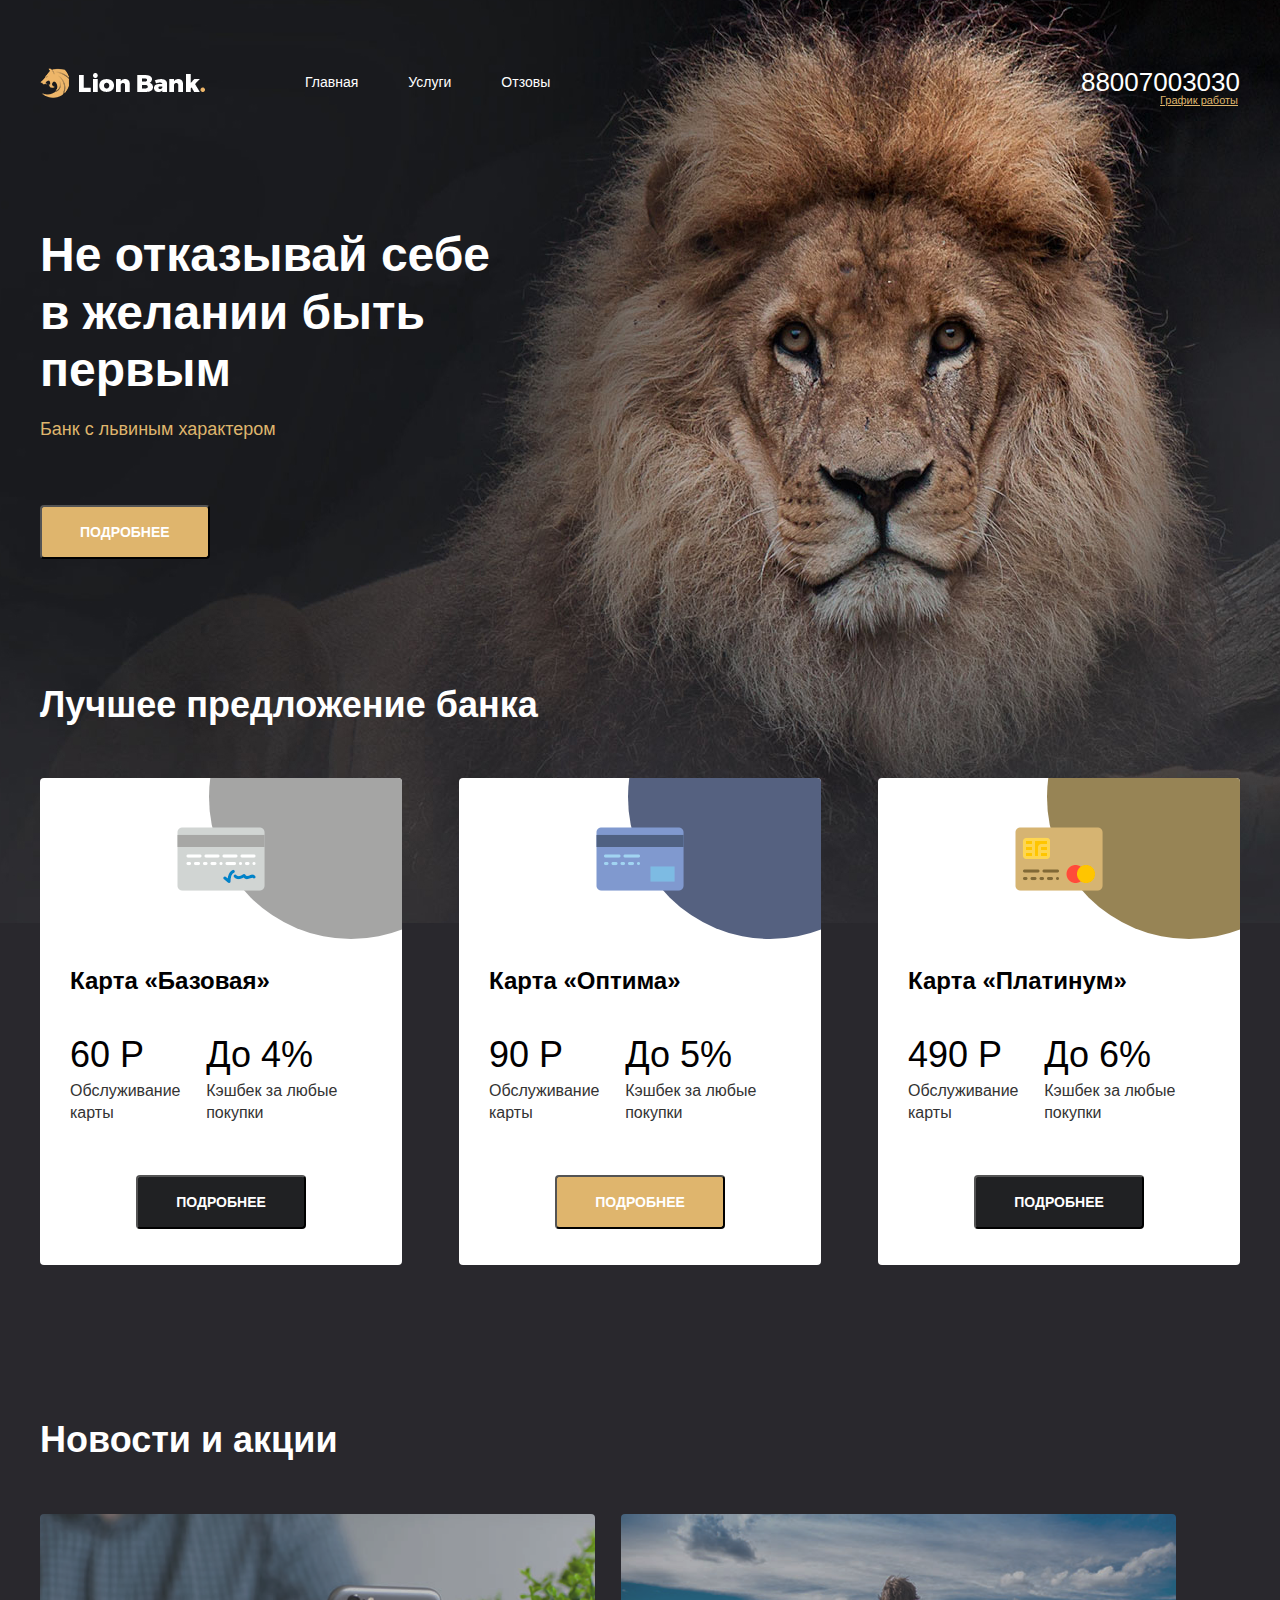
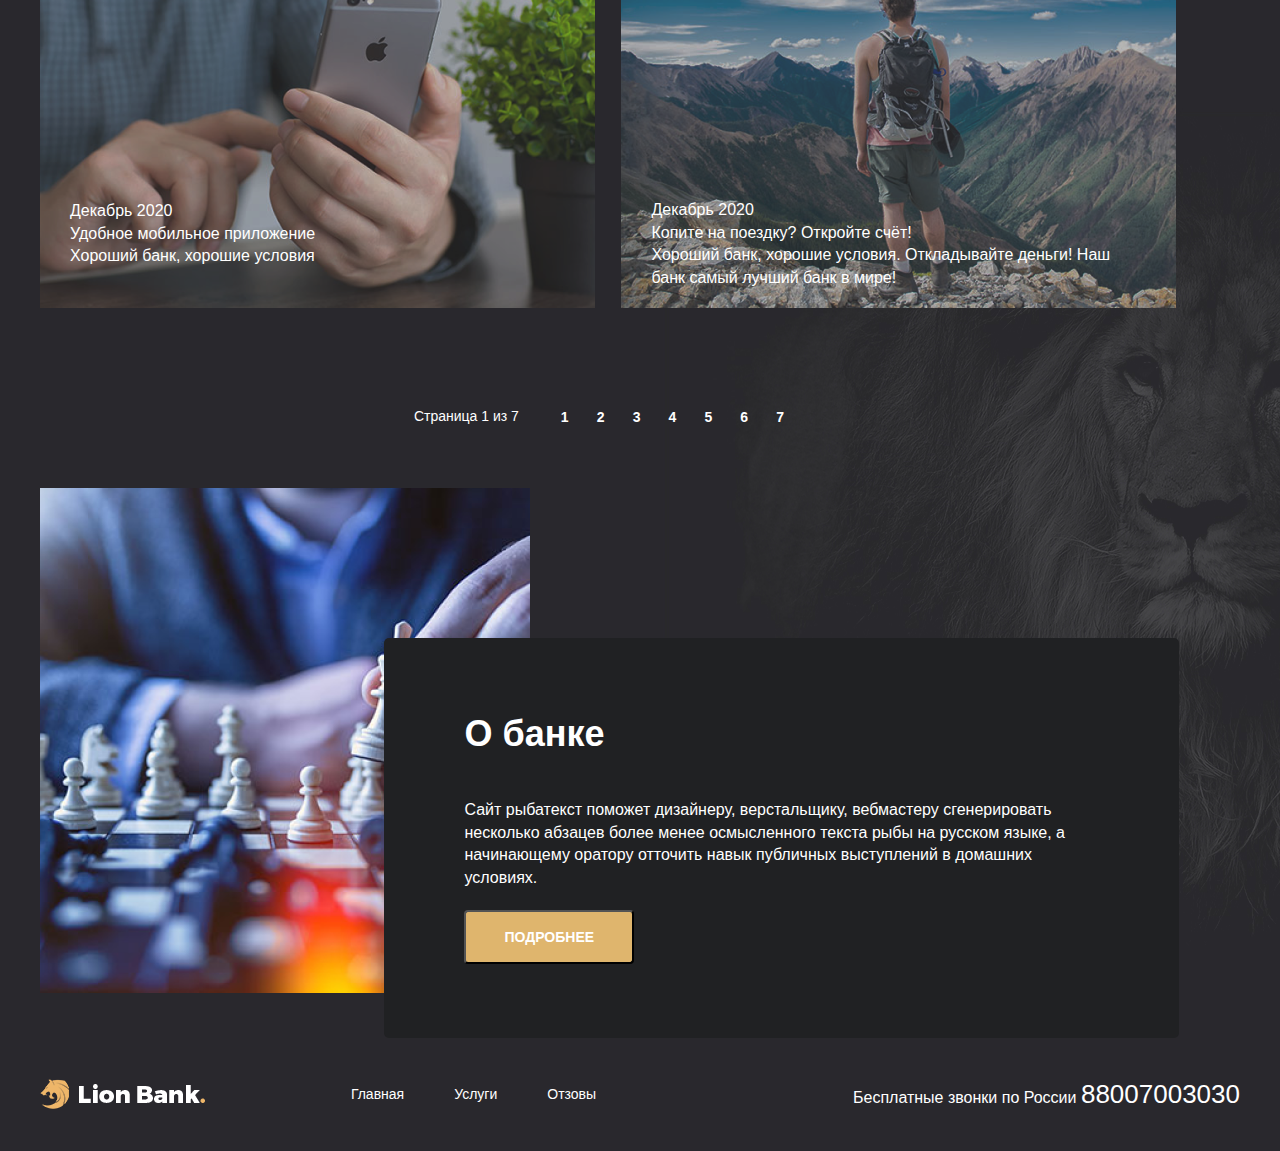
==== index.html @ 0854b737 "Add files via upload" ====
<!DOCTYPE html>
<html lang="en">
<head>
    <meta charset="UTF-8">
    <meta name="viewport" content="width=1140, initial-scale=1.0">
    <title>Leon-Bank</title>
<link rel="stylesheet" href="./main.css">
<link rel="stylesheet" href="./welcome.html">
</head>
<body>
    <div class="wraper__page-wraper">
    <div class="wrapper">
        <header class="header">
            <div class="header__col">
                <a href="#" class="logo">
                    <img src="./img/logo.png" alt="logo" class="logo__img">
                  </a>
                  <nav class="menu">
                      <ul class="menu__list">
                          <li class="menu__item">
                              <a href="#" class="menu__link">Главная</a>
                          <li class="menu__item">
                              <a href="./services.html" class="menu__link">Услуги</a>
                          <li class="menu__item">
                              <a href="./reviews.html" class="menu__link">Отзовы</a>
                          </li>
                      </ul>
                  </nav>
            </div>
            <div class="header__col header__col--aling--right">
                <div class="contacts">
                    <a href="#" class="contacts__phone">88007003030</a>
                    <span class="contacts__graf">График работы</span>
                </div>
            </div>
        </header>
        <main class="main">
            <div class="preview">
                <div class="previw__title">
                    Не отказывай себе в желании быть первым
                </div>
                <div class="preview__text">
                    Банк с львиным характером
                </div>
                <button class="preview__button">Подробнее</button>
            </div>
            <div class="features">
                <div class="features__title">
                    Лучшее предложение банка
                </div>
                <ul class="features__list">
                    <li class="features__item features__item--theme--grey">
                        <div class="features__img">
                            <img src="./img/card_grey.png" alt="features icon" class="features__img-icon">
                        </div>
                        <div class="features__content">
                            <h3 class="features__subtitle">Карта «Базовая»</h3>
                            <div class="features__desc">
                                <div class="features__desc-block">
                                    <div class="features__desc-value">60 P</div>
                                    <div class="features__desc-text">Обслуживание карты</div>
                                </div>
                                <div class="features__desc-block">
                                 <div class="features__desc-value">До 4%</div>
                                 <div class="features__desc-text">Кэшбек за любые покупки</div>
                                </div>
                            </div>
                            <div class="features__button-wrapper">
                        <button class="features-button-color--black">Подробнее</button> 
                        </div>  
                    </li>
                    <li class="features__item features__item--theme--blue">
                        <div class="features__img">
                            <img src="./img/card_grey2.png" alt="features icon" class="features__img-icon">
                        </div>
                        <div class="features__content">
                            <h3 class="features__subtitle">Карта «Оптима»</h3>
                            <div class="features__desc">
                                <div class="features__desc-block">
                                    <div class="features__desc-value">90 P</div>
                                    <div class="features__desc-text">Обслуживание карты</div>
                                </div>
                                <div class="features__desc-block">
                                 <div class="features__desc-value">До 5%</div>
                                 <div class="features__desc-text">Кэшбек за любые покупки</div>
                                </div>
                            </div>
                            <div class="features__button-wrapper">
                        <button class="features-button-color-blu">Подробнее</button>   
                        </div>
                    </li>
                    <li class="features__item features__item--theme--gold">
                        <div class="features__img">
                            <img src="./img/card_grey3.png" alt="features icon" class="features__img-icon">
                        </div>
                        <div class="features__content">
                            <h3 class="features__subtitle">Карта «Платинум»</h3>
                            <div class="features__desc">
                                <div class="features__desc-block">
                                    <div class="features__desc-value">490 P</div>
                                    <div class="features__desc-text">Обслуживание карты</div>
                                </div>
                                <div class="features__desc-block">
                                 <div class="features__desc-value">До 6%</div>
                                 <div class="features__desc-text">Кэшбек за любые покупки</div>
                                </div>
                            </div>
                            <div class="features__button-wrapper">
                        <button class="features-button-color-gold">Подробнее</button>
                    </div> 
                    </li> 
                </ul>
            </div>
            <div class="news">
                <div class="news__title">Новости и акции</div>
                <ul class="news__list">
                    <li class="news__item">
                    <div class="news__content">
                        <img src="./img/1.png" alt="мобильное приложение" class="news.content__hoto">
                        <time class="news__date">
                            <div class="news__text-content">
                            <span class="news__date-month">Декабрь</span>
                            <span class="news__date-year">2020</span>
                        </time>
                        <div class="news__suptitle">Удобное мобильное приложение</div>
                        <div class="news__text">Хороший банк, хорошие условия</div>
                    </div>
                </li>
                <li class="news__item">
                    <div class="news__content">
                        <img src="./img/mountains.png" alt="" class="news__content-hoto">
                        <div class="news__text-content">
                        <time class="news_date">
                            <span class="news__date-month">Декабрь</span>
                            <span class="news__date-year">2020</span>
                        </time>
                        <div class="news__suptitle">Копите на поездку? Откройте счёт!</div>
                        <div class="news__text">Хороший банк, хорошие условия. Откладывайте деньги!
                            Наш банк самый лучший банк в мире!</div>
                    </div>
                </li>
                </ul>
                <div class="paginator">
                    <div class="paginator__display">
                        Страница <span="class=paginator__display-current">1</span> из
                         <span="class=paginator__display-all">7</span>
                    </div>
                    <ul class="paginator__list">
                        <li class="paginator__item">
                            <a href="#" class="paginator__link">1</a>
                        </li>
                        <li class="paginator__item">
                            <a href="#" class="paginator__link">2</a>
                        </li>
                        <li class="paginator__item">
                            <a href="#" class="paginator__link">3</a>
                        </li>
                        <li class="paginator__item">
                            <a href="#" class="paginator__link">4</a>
                        </li>
                        <li class="paginator__item">
                            <a href="#" class="paginator__link">5</a>
                        </li>
                        <li class="paginator__item">
                            <a href="#" class="paginator__link">6</a>
                        </li>
                        <li class="paginator__item">
                            <a href="#" class="paginator__link">7</a>
                        </li>
                    </ul>
                </div>
            </div>
            <div class="about">
                <img src="./img/chess.png" alt="logo imag" class="about__img">
                <div class="about__content">
                    <div class="about__title">О банке</div>
                    <div class="about__text">Сайт рыбатекст поможет дизайнеру, верстальщику, вебмастеру сгенерировать несколько абзацев более менее осмысленного текста рыбы на русском языке, а начинающему оратору отточить навык публичных выступлений в домашних условиях.</div>
                    <button class="about__button">Подробнее</button>
                </div>
            </div>
        </main>
        <footer class="footer">
            <a href="#" class="logo">
                <img src="./img/logo.png" alt="logo img" class="logo__img">
              </a>
              <nav class="menu">
                <ul class="menu__list">
                    <li class="menu__item">
                        <a href="./index.html" class="menu__list">Главная</a>
                    <li class="menu__item">
                        <a href="./services.html" class="menu__list">Услуги</a>
                    <li class="menu__item">
                        <a href="./reviews.html" class="menu__list">Отзовы</a>
                    </li>
                </ul>
            </nav>
            <div class="socials">
                <ul class="socials__list">
                    <li class="socials__item--telegram">
                        <a href="#" class="socials__link">
                            <img src="./img/telegram.png" alt="" class="socias__icon">
                        </a>
                    </li>
                    <li class="socials__item--vk">
                        <a href="#" class="socials__link">
                            <img src="./img/vk.png" alt="" class="socias__icon">
                        </a>
                    </li>
                    <li class="socials__item--fb">
                        <a href="#" class="socials__link">
                            <img src="./img/f.png" alt="" class="socials__icon">
                        </a>
                    </li>
                    <li class="socials__item--insta">
                        <a href="#" class="socials__link">
                            <img src="./img/in.png" alt="" class="socials__icon">
                        </a>
                    </li>
                </ul>
            </div>
            <div class="contacts">
                <span class="contacts__text">Бесплатные звонки по России</span>
                <a href="#" class="contacts__phone">88007003030</a>
            </div>
        </footer>
        </div>
</body>
</html>
---- main.css ----
body{
    color: #fff;
    font-size: 16px;
    line-height: 1.42;
    font-family: "Open Sans",sans-serif;
    -webkit-font-smoothing:antialiased;
    margin: 0;
}
.a:visited{
    color: #fff;
}
.menu {
    font-style: normal;
    font-weight: normal;
    font-size: 14px;
}

.contacts__phone {
    font-style: normal;
    font-weight: normal;
    font-size: 26px;
}

.contacts__workhourse {
    font-style: normal;
    font-weight: normal;
    font-size: 13px;
}

.preview__title {
    font-style: normal;
    font-weight: 800;
    font-size: 72px;
    line-height: 98px;
}

.preview_text {
    font-style: normal;
    font-weight: normal;
    font-size: 18px;
}

.preview_button button {
    font-style: normal;
    font-weight: 800;
    font-size: 14px;
}

.service__title{
font-style: normal;
font-weight: bold;
font-size: 32px;
}
a{
    color:inherit;
}

ul{
    padding: 0;
    margin: 0;
}

ul li{
    list-style: none;
}

h1, h2, h3, h4, h5, h6{
    margin: 0;
    font-weight: normal;
}


*{
    box-sizing: border-box;
}

img{
    display: block;
}

.wrapper{
    margin: auto;
    width: 1200px;
}

header{
    padding-top: 45px;
    height: 120px;
    position: relative;
    margin-bottom: 106px;
    display: flex;
    justify-content: space-between;
    align-items: center
}

.header__col{
    display: flex;
    align-items: center;
}

.header__col--aling--right{
    justify-content:flex-end
}

.logo{
    display: block;
    margin-right: 100px;

}

    
.menu__item:last-child{
        margin-right: 0;
}
    
.menu__link{
        font-size: 14px;
        text-decoration: none;
}
    
.menu__link:hover{
        color:#dfb56d
}

.contacts{
    font-size: normal;
    text-align: right;
}

.contacts__phone{
    text-decoration: none;
    font-size: 26px;
    margin-bottom: 4px;
}

.contacts__graf{
    display: block;
    font-size: 11px;
    line-height: 1px;
    margin-right: 2px;
    text-decoration: underline;
    color: #dfb56d;
}

.preview{
    width: 38%;
    margin-bottom: 120px;
}

.previw__title{
    font-size: 48px;
    font-weight:bold;
    line-height: 1.2;
    margin-bottom: 18px;
}

.preview__text{
    font-size: 18px;
    color: #dfb56d;
    margin-bottom: 63px;
}

.button{
    border: 1px solid transparent;
    outline: none;
}

.preview__button{
    background: #dfb56d;
    border-radius: 4px;
    padding: 17px 38px;
    color: #fff;
    font-weight: bold;
    text-transform: uppercase;
    text-decoration: none;
    display: inline-block;
    font-size: 14px;
}

.preview__button:hover{
    background: #d3a556;
    box-shadow: 0 0 25px 0 rgba(223, 181, 109, .15)
}

.features{
    margin-bottom: 150px;
}

.features__title{
    font-size: 36px;
    font-weight: bold;
    margin-bottom: 48px;
}

.features__list{
display: flex;
justify-content: space-between;
}

.features__item{
    min-height: 470px;
    background: #fff;
    border-radius: 4px;
    margin-right: 22px;
    width: 362px;
    color: #010001;
    overflow: hidden;
    display: flex;
    flex-direction: column;
}

.features__item:last-child{
    margin-right: 0;
}



.features__img{
    min-height: 162px;
    position: relative;
}

.features__img-icon{
    position: absolute;
    left: 50%;
    top:50%;
    margin-left:-44px;
    margin-top: -32px;
}

.features__content{
    padding: 36px 30px;
    padding-top: 24px;
    color: #010001;
}

.features__desc{
    margin-bottom: 50px;
    display: flex;
    justify-content: space-between;
}



.features__desc-value{
    font-size: 36px;
}

.features__desc-text{
    color: #333;
}

.features__subtitle{
    font-weight: bold;
    font-size: 24px;
    margin-bottom: 30px;
}

.features__desc-block:last-child{
    margin:0;
}


.features__button-wrapper{
    display: flex;
    justify-content: center;
}


.news{
    margin-bottom: 55px;
}

.features-button-color--black{
    background: #202123;
    border-radius: 4px;
    padding: 17px 38px;
    color: #fff;
    font-weight: bold;
    text-transform: uppercase;
    text-decoration: none;
    display: inline-block;
    font-size: 14px;
}

.features-button-color--black:hover{
background: #dfb56d;
}

.features-button-color-blu{
    background: #dfb56d;
    border-radius: 4px;
    padding: 17px 38px;
    color: #fff;
    font-weight: bold;
    text-transform: uppercase;
    text-decoration: none;
    display: inline-block;
    font-size: 14px;
}

.features-button-color-blu:hover{
    background: #202123;
}

.features-button-color-gold{
    background: #202123;
    border-radius: 4px;
    padding: 17px 38px;
    color: #fff;
    font-weight: bold;
    text-transform: uppercase;
    text-decoration: none;
    display: inline-block;
    font-size: 14px;
}

.features-button-color-gold:hover{
    background: #dfb56d;
}

.features__img::before{
    content: "";
    width: 284px;
    height: 284px;
    display: block;
    border-radius: 50%;
    position: absolute;
    top:-123px;
    right:-91px;
    background: #ccc;
}

.features__img-img{
    position: absolute;
    left: 50%;
}

.features__item--theme--grey .features__img:before{
    background: #a5a5a4;
}

.features__item--theme--blue .features__img:before{
    background: #556180;
}

.features__item--theme--gold .features__img:before{
    background: #978455;
}

.news__title{
    margin-bottom: 50px;
    font-style: normal;
    font-weight: bold;
    font-size: 36px;
    line-height: 49px;
    color: #FFFFFF;
}

.news__item{
    margin-right:22px;
    width:555px;
    display: inline-block;
    vertical-align: top;
    position: relative;
    border-radius: 4px;
    overflow: hidden;
}

.news__item:last-child{
    margin: 0;
}

.news__content{
    display: inline-block;
    width: 100%;
    height: 100%;
    object-fit: cover;
}

.news__text-content{
    position: absolute;
    left: 0;
    right: 0;
    bottom: 0;
    padding: 25px 30px;
    min-height: 140px;
}

.paginator{
    font-size: 14px;
    margin-top: 86px;
    text-align: center;
    margin-right: 70px;

}

ul.paginator__list{
    display: inline-block;
}

ul{
    padding: 0;
    margin: 0;
}


.paginator__item{
    display: inline-block;
    
}

.paginator__display{
    margin-right: 26px;
    display: inline-block;
    vertical-align: middle;
}

.paginator__link{
    display: inline-block;
    vertical-align: middle;
}

.paginator__display-current.paginator__link{
background: #353538;
}

.paginator__link{
    display: inline-block;
    width: 32px;
    height: 32px;
    border-radius: 50%;
    position: relative;
    text-decoration: none;
    font-weight: bold;
    line-height: 32px;
}

.inner-section__title{
    flex: 48px;
    font-weight: bold;
    margin-bottom: 50px;
    font-size: xx-large;
}

.inner-section.inner-section--bg--grey{
    height: 479px;
    left: 2px;
    top: 1288px;
    background: #fff;
    color: #202123;
    padding: 95px 217px;
    width: auto;
}
.about__content{
    width: 795px;
    height: 400px;
    padding: 70px 80px;
    background: #202123;
    border-radius: 5px;
    display: inline-block;
    margin-left: -150px;
    margin-top: 150px;
}

img.about__img{
    display: inline-block;
    vertical-align: top;
}

.about__title{
    font-weight: bold;
    font-size: 36px;
    margin-bottom: 40px;
}

.about__text{
    margin-bottom: 42px;
}

.about__text {
    margin-bottom: 20px;
}

.about__text:last-child{
    margin: 0;
}
.about__button{
    background: #dfb56d;
    border-radius: 4px;
    padding: 17px 38px;
    color: #fff;
    font-weight: bold;
    text-transform: uppercase;
    text-decoration: none;
    display: inline-block;
    font-size: 14px;;
}

.about__button:hover{
    background: #d3a556;
    box-shadow: 0 0 25px 0 rgba(223, 181, 109, .15)
}

.footer{
    padding-top: 0px;
    height: 113px;
    position: relative;
    margin-bottom: 0px;
    display: flex;
    justify-content: space-between;
    align-items: center;
} 

.menu {
    margin-right: 211px;
    font-style: normal;
    font-weight: normal;
    font-size: 14px;
}


.menu__item{
    display: inline-block;
    vertical-align: middle;
    margin-right:50px ;
}

.menu__item:last-child{
    margin-right: 0;
}

.menu__list{
    font-size: 14px;
    text-decoration: none;
}

.menu__list:hover{
    color:#dfb56d
}


.contacts__phone{
    text-decoration: none;
    font-size: 26px;
    margin-bottom: 4px;
}
 


.socials__item{
    display:inline-block;
    vertical-align: top;
    margin-right:10px ;
}
.socials__item:last-child{
    margin-right: 0;
}

.socials{
    position: absolute;
    top: 70px;
    right: 300px;
}


.socials__item--telegram{
    display: inline-block;
    text-decoration: none;
    width: 36px;
    height: 36px;
}

.socials__item--vk{
    display: inline-block;
    text-decoration: none;
    width: 36px;
    height: 36px;  
}

.socials__item--fb{
    display: inline-block;
    text-decoration: none;
    width: 36px;
    height: 36px;  
}

.socials__item--insta{
    display: inline-block;
    text-decoration: none;
    width: 36px;
    height: 36px;  
}

.wraper__page-wraper{
    background: url(./img/фон.jpg) center
}


/*  services page */

.top-line{
    min-height: 415px;
    display: flex;
    flex-direction: column;
    padding-bottom:25px;
    background: url("./img/lion-head-wide\ 1.png") right 30% top no-repeat
}

.header__services{
    height: 120px;
    position: relative;
    margin-bottom: 156px;
}

.logo__services{
    margin-left: 265px;
    display: block;
    margin-top: 23px
}

.menu__services{
position: absolute;
top: 48px;
left: 468px;
}

.contacts__services{
position: absolute;
top: 16px;
right: 324px;
text-align: right;
}


.top-line{
    Font:Open Sans;
    min-height: 328px;
    background: #202123;
    display: flex;
    flex-direction: column;
    padding-bottom:40px ;
    background: url("./img/lion-head-wide\ 1.png"); right:35% top
}

.top-line__container{
    flex: 1;
    display: flex;
    flex-direction: column;
    justify-content: space-between;
}

.page-title{
    position: absolute;
    width: 264px;
    height: 98px;
    left: 276px;
    top: 122px;
    font-style: normal;
    font-weight: bold;
    font-size: 65px;
    line-height: 93px;
    display: flex;
    align-items: flex-end;
    color: #FFFFFF;
    
}

.breadcrumbs__list{
    position: absolute;
    width: 119px;
    height: 19px;
    left: 279px;
    top: 293.5px;
    font-style: normal;
    font-weight: normal;
    font-size: 14px;
    line-height: 19px;
    display: flex;
    align-items: center;
    text-decoration-line: underline;
    color: #9A9A9A;
}

.breadcrumbs__item{
    display: flex;
    align-items: center;
}

.breadcrumbs__item.breadcrumbs__item--active{
    color: #999999;
    text-decoration: none;
}

.breadcrumbs__item::after{
    content: "/";
    color: #999;
}

.breadcrumbs__item:last-child:active{
    display:none;
}

.breadcrumbs__link{
    color: #dfb56d;
    font-size: 14px;
}

.page-content{
    background: #f4f5f5;
    color: #818181;
}

.page-content{
    position: absolute;
    width: 1200px;
    height: 1068px;
    left: 212px;
    top: 396px;

}

.services__title-car{
    padding-left: 19px;
    display: inline-flex;
    width: 428px;
    height: 100px;
    font-weight: bold;
    font-size: 27px;
    line-height: 35px;
    color: #202020;
}

.service__desc-car{
    height: 125px;
    top: 150px;
    font-style: normal;
    font-weight: normal;
    font-size: 16px;
    line-height: 31px;
    display: flex;
    align-items: center;
    color: #303030;
    padding-left: 19px;

}

.btm_car{
    position: relative;
    left: 24px;
    top: 60px;
    background: #202123;
    border-radius: 4px;
    padding: 17px 38px;
    color: #fff;
    font-weight: bold;
    text-transform: uppercase;
    text-decoration: none;
    display: inline-flex;
    font-size: 10px;
}

.btm_car:hover{
    background: #dfb56d;
    }

.services__title-fem{
    position: relative;
    width: 448px;
    height: 98px;
    left: 27px;
    top: -10px;
    font-style: normal;
    font-weight: bold;
    font-size: 36px;
    line-height: 49px;
    display: flex;
    color: #202020;
}

.service__desc-fem{
    position: relative;
    width: 441px;
    height: 127px;
    left: 20px;
    top: 50px;
    font-style: normal;
    font-weight: normal;
    font-size: 16px;
    line-height: 21px;
    display: flex;
    align-items: center;
    color: #303030;
}

.btm-fem{
    position: relative;
    width: 132px;
    height: 43px;
    left: 20px;
    top: 65px;
    background: #dfb56d;
    border-radius: 4px;
    padding: 15px 32px;
    color: #fff;
    font-weight: bold;
    text-transform: uppercase;
    text-decoration: none;
    display: inline-block;
    font-size: 11px;
}

.btm-fem:hover{
    background: #202123;
}

.services__item{
    display: flex;
    margin-bottom: 45px;
}

.service__desc{
    line-height: 1.7;
    margin-bottom: 30px;
}

.inner-section{
    position: absolute;
    width: 1205px;
    height: 500px;
    left: 210px;
    top: 1653px;
    background: #fff;
    color:#202123;
    padding: 95px 0;
}

.partners{
    display: flex;
    flex-wrap: wrap;
}

.inner-section.inner-section--bg--grey{
    background: #f4f5f5;
}

.inner-section__title{
    flex: 48px;
    font-weight: bold;
    margin-bottom: 75px;
}

.partners__item{
    margin-left: 46px;
}

.partners__item:nth-child(4n + 1){
    margin-left: 0;
}

.partners__link{
    text-decoration: none;
    display: flex;
    width: 270px;
    height: 100px;
    align-items: center;
    justify-content: center;
}

.inner--footer{
    position: absolute;
    width: 1519px;
    height: 118px;
    left: 0px;
    top: 1752px;
    background: #29282D;
}

.logo__services{
    display: block;
    position: absolute;
    top: 16px;
    left: 6px;
}

.menu__sevices{
    position: absolute;
    top: 47px;
    left: 468px;
}

.socials__services{
    position: absolute;
    top: 37px;
    right: 527px;
}

.contacts__services{
    position: absolute;
    top: 47px;
    right: 322px;
}


/*welcome page*/   

.welcome{
    display: flex;
    position: fixed;
    top: 0;
    left: 0;
    width: 100%;
    height: 100%;
    align-items: center;
    justify-content: center;
    background: url(./img/splash.png) center bottom / cover no-repeat    
}

.central{
    display: flex;
    flex-direction: column;
    align-items: center;
    animation: bounce 1.8s;
    opacity: 0;
    animation-fill-mode: forwards;
}

.central__logo{
    margin-bottom: 65px;
}

@keyframes bounce{
    0%{
        transform: translateY(0);
    }
    20%{
        animation-timing-function: cubic-bezier(.17,.96,.56,1);
        transform: translateY(-30px);
    }
    35%{
        transform: translateY(0);
    }
    55%{
        transform: translateY(-15px);
    }
    65%{
        transform: translateY(0);
    }
    70%{
        transform: translateY(-4px);
    }
    80%{
        transform: translateY(0);
    }
    100%{
        opacity: 1;
    }
}

/* serviews page */

.reviews{
    column-count: 2;
    column-gap: 30px;
}

.review__item{
    margin-bottom: 20px;
}

.review{
    display: inline-flex;
    flex-direction: column;
    padding: 50px 30px;
    background: #f4f5f5;
}

.reviw__header{
    display: flex;
    align-items: center;
    margin-bottom: 30px;
}

.review__user{
    display: flex;
    align-items: center;
    font-size: 24px;
    font-weight: bold;
    color: #4d76a1;
    margin-bottom: 11px;
}

.review__user::after{
content: url("./img/vk-blue\ 1.png");
height: 29px;
}

.avatar{
    width: 140px;
    height: 140px;
    overflow: hidden;
    border-radius: 50%;
}

.review__tags{
    display: flex;
    align-items: flex-start;
}

.tag{
    font-size: 13px;
    color: #333;
    padding: 16px 16px;
    border-radius: 50px;
    background: #e6e6e6;
}

.tag--bg--green{
    background: #c7e9d0;
}

.review__title{
    font-size: 30px;
    color: #202123;
    font-weight: bold;
    margin-bottom: 23px;
}

.riview__content-text{
    margin-bottom: 50px;
}

.review__date{
    font-size: 14px;
    color: #202123;
    font-weight: bold;
}

.separator{
    background: #e5c228 url("./img/phone-n-hand\ 1.png") right 27% bottom 108% no repeat;
    min-height: 360px;
    display: flex;
    flex-direction: column;
    justify-content: center;
    color: #202123;
}

.separator__content{
 max-width: 45%;   
}

.separator__title{
    flex: 48px;
    font-weight: bold;
    line-height: 1.1;
}

.form__row{
    display: flex;
    margin-bottom: 30px;
}

.form__imput{
    flex: 1;
    margin-right: 30px;
    border-radius: 4px;
    border:none;
    background: #fff;
    padding: 22px 30px;
    font-size: 18px;
    color: #202123;
}
.form__imput:last-child{
    margin-right:0;
}

.form__imput::placeholder{
color: #666;
}

.form__imput--textaria{
    height: 232px;
}

.controls__elem{
     cursor: pointer;
}

.controls__checkbox:checked .controls__tag {
     background:#c7e9d0;
}

.controls__checkbox{
    display: none;
}

.form__controls{
   display: flex; 
   margin-bottom: 35px;
}

.form__controls-title{
    width: 40%;
    padding-left: 30px;
}

.controls{
    flex: 1;
    display: flex;
    flex-wrap: wrap;
}

.controls__item{
    margin-bottom: 10px;
    margin-right: 10px;
}

.form__btm{
    display: flex;
    justify-content: flex-end;
}

.form__btm{
    margin-right: 20px;
}
.form__btm:last-child{
    margin-right: 0;
}
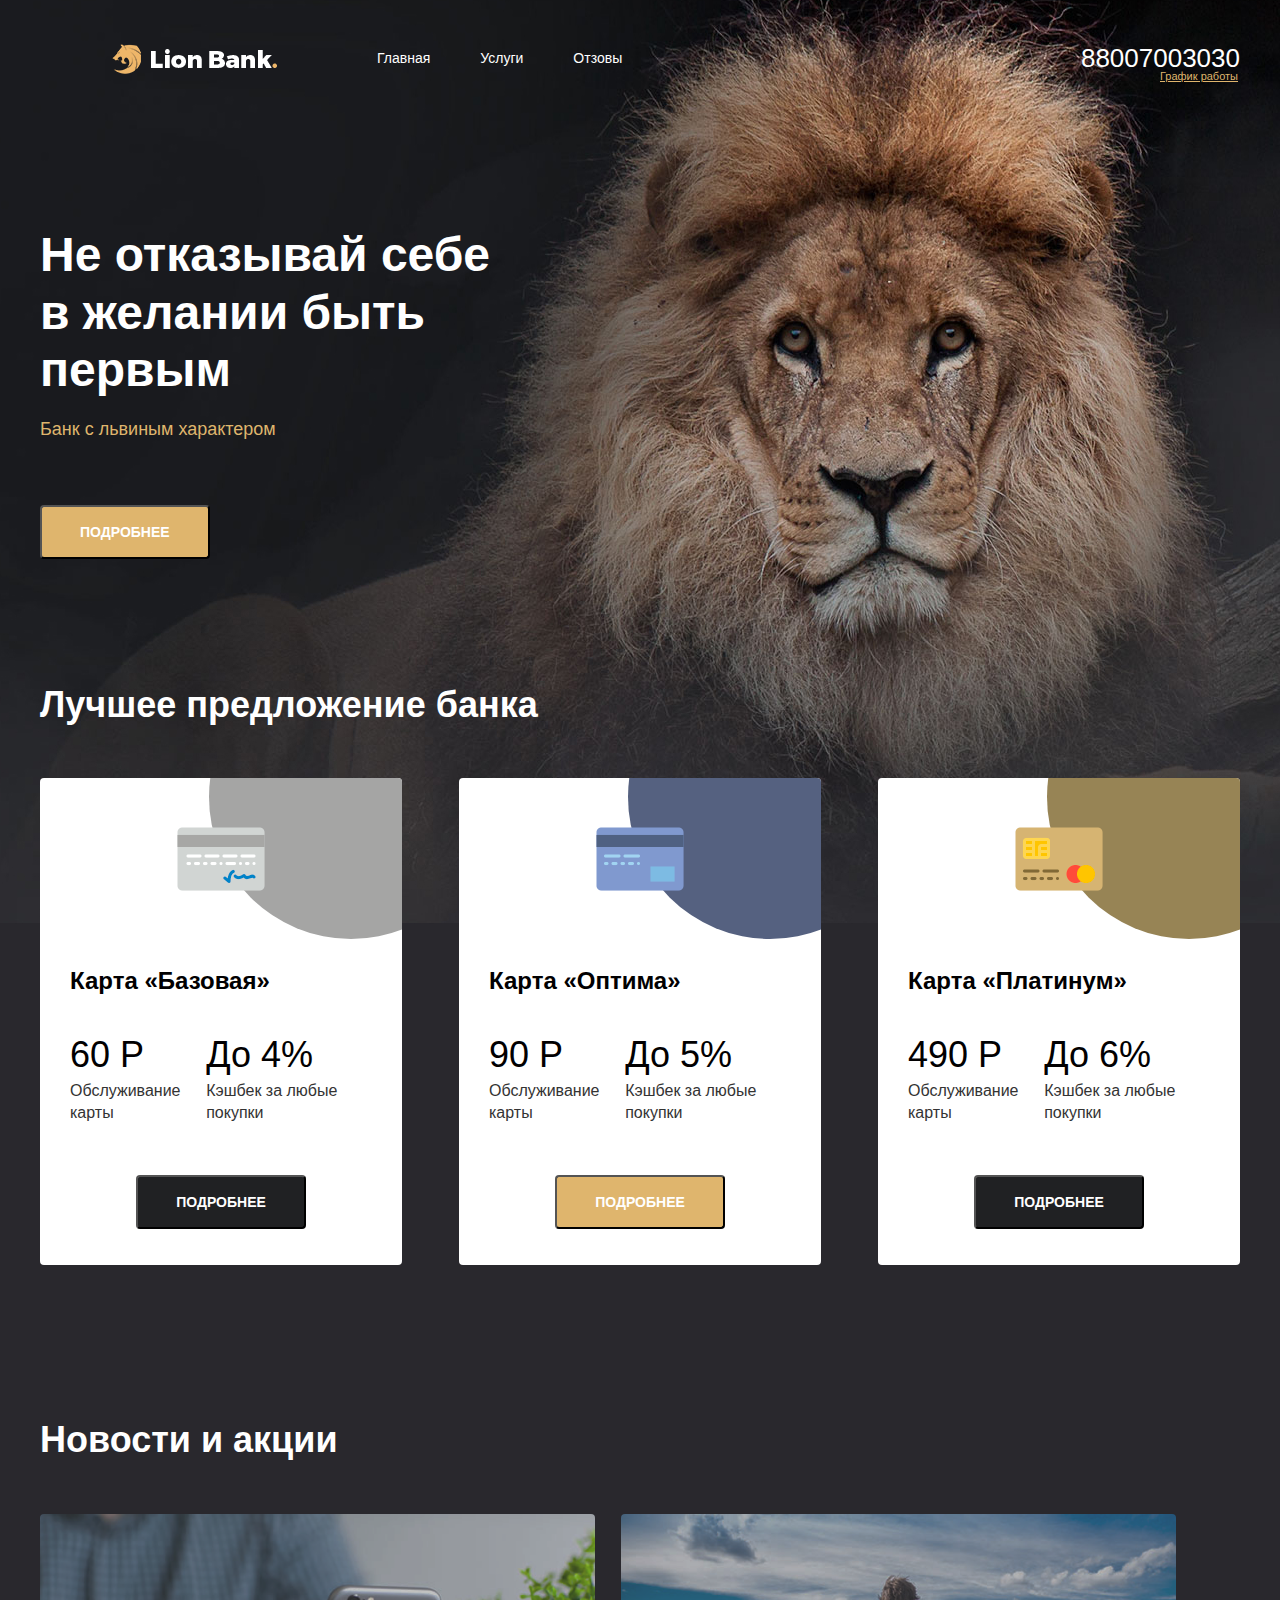
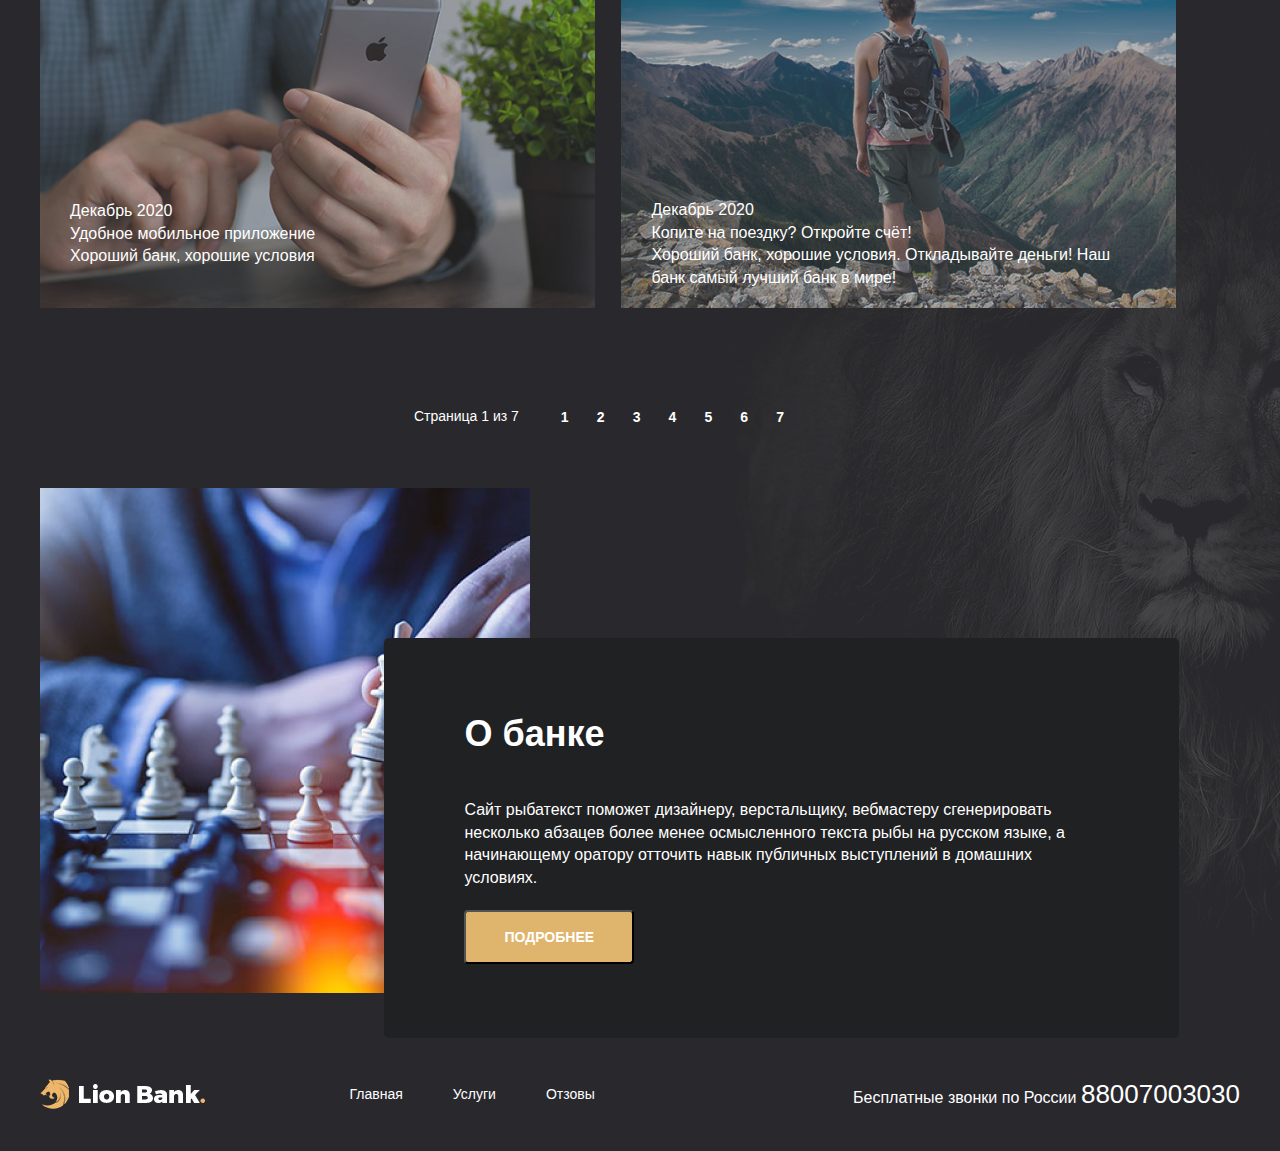
==== commit 4620d6eb: "Add files via upload" ====
--- a/index.html
+++ b/index.html
@@ -12,9 +12,9 @@
     <div class="wrapper">
         <header class="header">
             <div class="header__col">
-                <a href="#" class="logo">
-                    <img src="./img/logo.png" alt="logo" class="logo__img">
-                  </a>
+                        <a href="./index.html" class="logo__services">
+                            <img src="./img/logo.png" alt="logo" class="logo">
+                          </a>
                   <nav class="menu">
                       <ul class="menu__list">
                           <li class="menu__item">
@@ -223,6 +223,6 @@
                 <a href="#" class="contacts__phone">88007003030</a>
             </div>
         </footer>
-        </div>
+    </div>
 </body>
 </html>--- a/main.css
+++ b/main.css
@@ -4,8 +4,14 @@
     line-height: 1.42;
     font-family: "Open Sans",sans-serif;
     -webkit-font-smoothing:antialiased;
-    margin: 0;
-}
+    margin: 0 auto;
+}
+
+.container{
+    width: 1100px;
+    margin: 0 auto;
+}
+
 .a:visited{
     color: #fff;
 }
@@ -125,6 +131,10 @@
 .contacts{
     font-size: normal;
     text-align: right;
+}
+
+.span.contacts__texr{
+    display: block;
 }
 
 .contacts__phone{
@@ -193,8 +203,8 @@
 }
 
 .features__list{
-display: flex;
-justify-content: space-between;
+     display: flex;
+    justify-content: space-between;
 }
 
 .features__item{
@@ -422,7 +432,7 @@
 }
 
 .paginator__display-current.paginator__link{
-background: #353538;
+    background: #353538;
 }
 
 .paginator__link{
@@ -513,7 +523,6 @@
 } 
 
 .menu {
-    margin-right: 211px;
     font-style: normal;
     font-weight: normal;
     font-size: 14px;
@@ -533,6 +542,7 @@
 .menu__list{
     font-size: 14px;
     text-decoration: none;
+    width: 257px;
 }
 
 .menu__list:hover{
@@ -557,11 +567,6 @@
     margin-right: 0;
 }
 
-.socials{
-    position: absolute;
-    top: 70px;
-    right: 300px;
-}
 
 
 .socials__item--telegram{
@@ -599,48 +604,23 @@
 
 /*  services page */
 
+.header__col{
+    margin-bottom: 4%;
+    margin-left: 6%;
+    display: flex;
+    align-items: center;
+}
+
+
+
+
 .top-line{
-    min-height: 415px;
-    display: flex;
-    flex-direction: column;
-    padding-bottom:25px;
-    background: url("./img/lion-head-wide\ 1.png") right 30% top no-repeat
-}
-
-.header__services{
-    height: 120px;
-    position: relative;
-    margin-bottom: 156px;
-}
-
-.logo__services{
-    margin-left: 265px;
-    display: block;
-    margin-top: 23px
-}
-
-.menu__services{
-position: absolute;
-top: 48px;
-left: 468px;
-}
-
-.contacts__services{
-position: absolute;
-top: 16px;
-right: 324px;
-text-align: right;
-}
-
-
-.top-line{
-    Font:Open Sans;
+    font-family: Open Sans;
     min-height: 328px;
-    background: #202123;
     display: flex;
     flex-direction: column;
     padding-bottom:40px ;
-    background: url("./img/lion-head-wide\ 1.png"); right:35% top
+    background: url("./img/lion-head-wide\ 1.png"); position:right ;
 }
 
 .top-line__container{
@@ -651,27 +631,20 @@
 }
 
 .page-title{
-    position: absolute;
-    width: 264px;
-    height: 98px;
-    left: 276px;
-    top: 122px;
-    font-style: normal;
+    margin-top: -15%;
     font-weight: bold;
     font-size: 65px;
     line-height: 93px;
     display: flex;
     align-items: flex-end;
     color: #FFFFFF;
+    margin-left: 70px;
+    margin-bottom: 59px;
     
 }
 
 .breadcrumbs__list{
-    position: absolute;
-    width: 119px;
-    height: 19px;
-    left: 279px;
-    top: 293.5px;
+    margin-left: 6.5%;
     font-style: normal;
     font-weight: normal;
     font-size: 14px;
@@ -692,7 +665,7 @@
     text-decoration: none;
 }
 
-.breadcrumbs__item::after{
+.breadcrumbs__item:active{
     content: "/";
     color: #999;
 }
@@ -711,20 +684,11 @@
     color: #818181;
 }
 
-.page-content{
-    position: absolute;
-    width: 1200px;
-    height: 1068px;
-    left: 212px;
-    top: 396px;
-
-}
 
 .services__title-car{
     padding-left: 19px;
     display: inline-flex;
     width: 428px;
-    height: 100px;
     font-weight: bold;
     font-size: 27px;
     line-height: 35px;
@@ -732,23 +696,21 @@
 }
 
 .service__desc-car{
-    height: 125px;
-    top: 150px;
+    margin-right: 39%;
     font-style: normal;
     font-weight: normal;
     font-size: 16px;
-    line-height: 31px;
+    line-height: 22px;
     display: flex;
     align-items: center;
     color: #303030;
-    padding-left: 19px;
-
+    padding-left: 20px;
+    width: 428px;
 }
 
 .btm_car{
-    position: relative;
-    left: 24px;
-    top: 60px;
+    margin-top: 80px;
+    margin-left: 20px;
     background: #202123;
     border-radius: 4px;
     padding: 17px 38px;
@@ -764,41 +726,28 @@
     background: #dfb56d;
     }
 
-.services__title-fem{
-    position: relative;
-    width: 448px;
-    height: 98px;
-    left: 27px;
-    top: -10px;
+    .services__title-fem{
+        margin-left: 20px;
+        font-style: normal;
+        font-weight: bold;
+        font-size: 36px;
+        line-height: 49px;
+        display: flex;
+        color: #202020;
+    }
+    
+.service__desc-fem{
+    margin-left: 20px;
     font-style: normal;
-    font-weight: bold;
-    font-size: 36px;
-    line-height: 49px;
-    display: flex;
-    color: #202020;
-}
-
-.service__desc-fem{
-    position: relative;
-    width: 441px;
-    height: 127px;
-    left: 20px;
-    top: 50px;
-    font-style: normal;
-    font-weight: normal;
     font-size: 16px;
     line-height: 21px;
     display: flex;
     align-items: center;
     color: #303030;
-}
+    }
 
 .btm-fem{
-    position: relative;
-    width: 132px;
-    height: 43px;
-    left: 20px;
-    top: 65px;
+    margin-top: 30px;
     background: #dfb56d;
     border-radius: 4px;
     padding: 15px 32px;
@@ -808,6 +757,7 @@
     text-decoration: none;
     display: inline-block;
     font-size: 11px;
+    margin-left: 20px;
 }
 
 .btm-fem:hover{
@@ -815,8 +765,10 @@
 }
 
 .services__item{
+    margin-left: 13%;
     display: flex;
     margin-bottom: 45px;
+    margin-top: 40px;
 }
 
 .service__desc{
@@ -824,16 +776,7 @@
     margin-bottom: 30px;
 }
 
-.inner-section{
-    position: absolute;
-    width: 1205px;
-    height: 500px;
-    left: 210px;
-    top: 1653px;
-    background: #fff;
-    color:#202123;
-    padding: 95px 0;
-}
+
 
 .partners{
     display: flex;
@@ -845,7 +788,7 @@
 }
 
 .inner-section__title{
-    flex: 48px;
+    font-size: 48px;
     font-weight: bold;
     margin-bottom: 75px;
 }
@@ -868,38 +811,11 @@
 }
 
 .inner--footer{
-    position: absolute;
-    width: 1519px;
-    height: 118px;
-    left: 0px;
-    top: 1752px;
+
     background: #29282D;
 }
 
-.logo__services{
-    display: block;
-    position: absolute;
-    top: 16px;
-    left: 6px;
-}
-
-.menu__sevices{
-    position: absolute;
-    top: 47px;
-    left: 468px;
-}
-
-.socials__services{
-    position: absolute;
-    top: 37px;
-    right: 527px;
-}
-
-.contacts__services{
-    position: absolute;
-    top: 47px;
-    right: 322px;
-}
+
 
 
 /*welcome page*/   
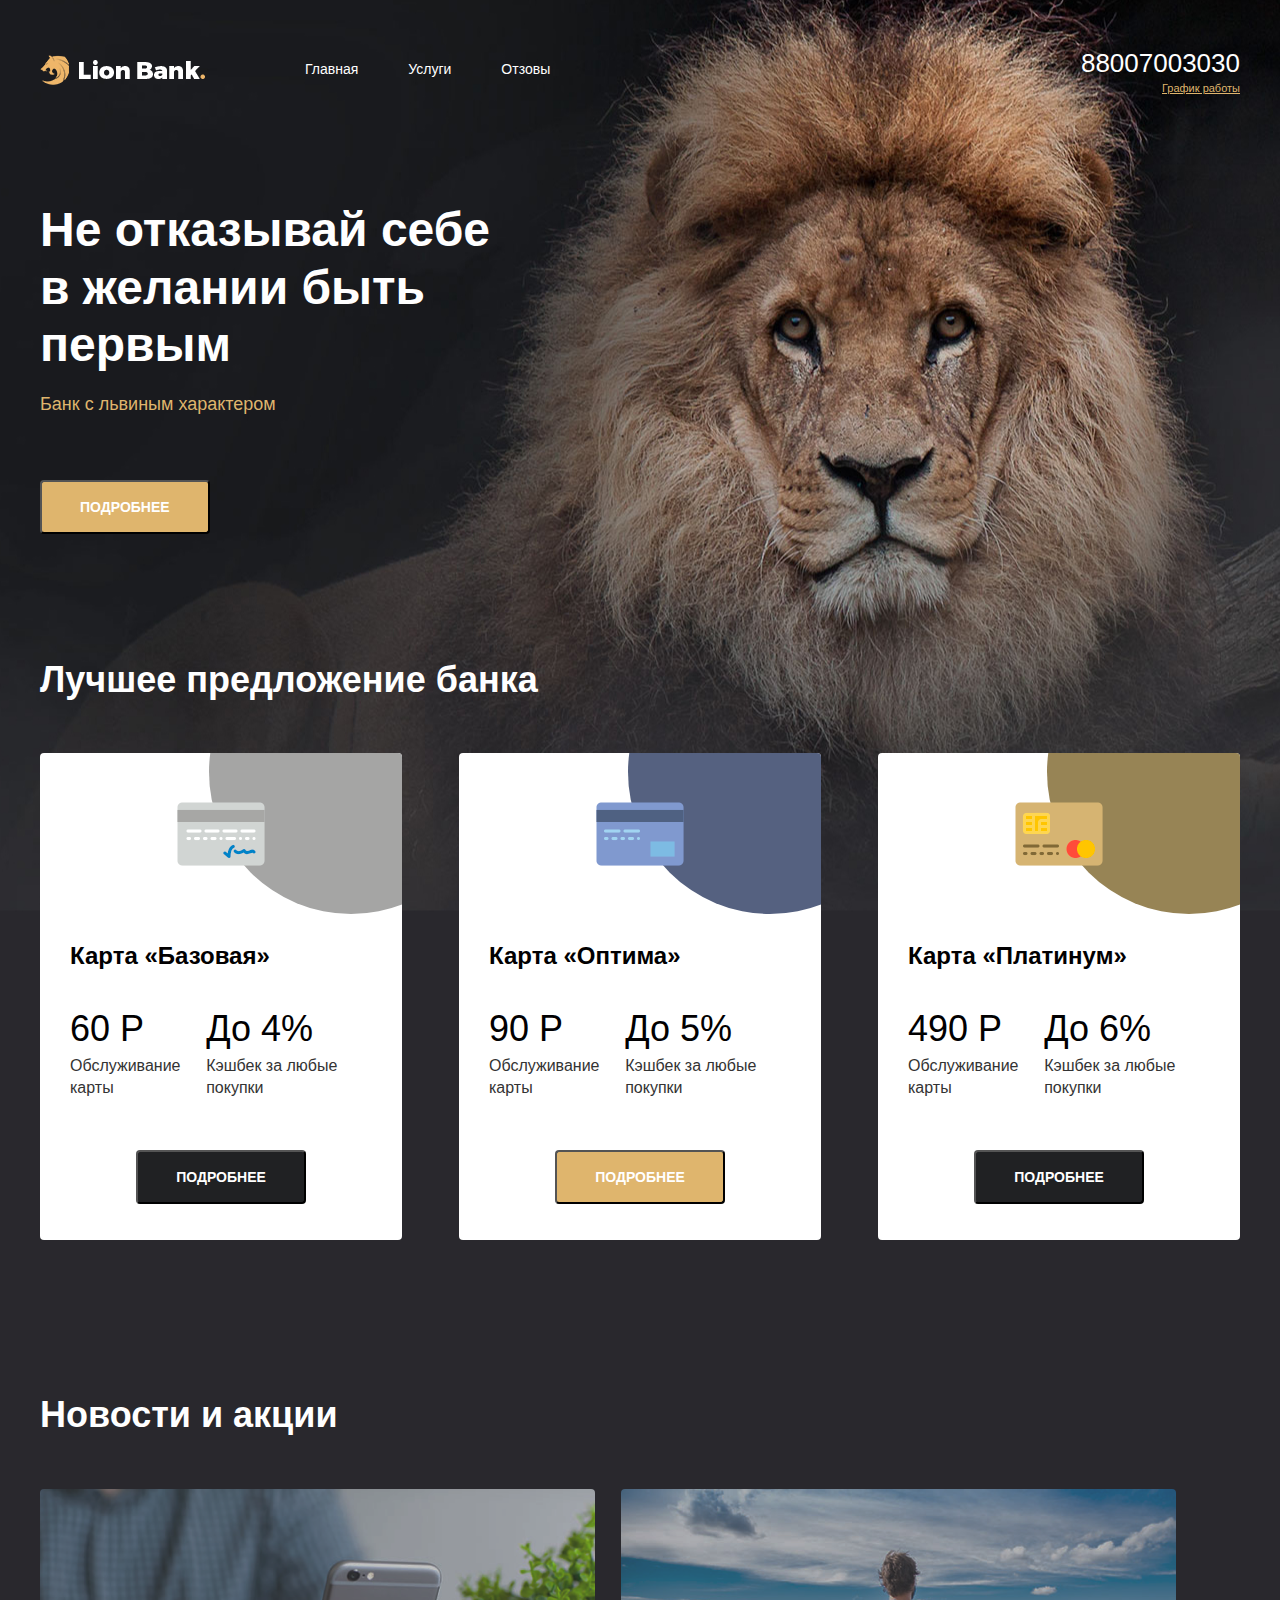
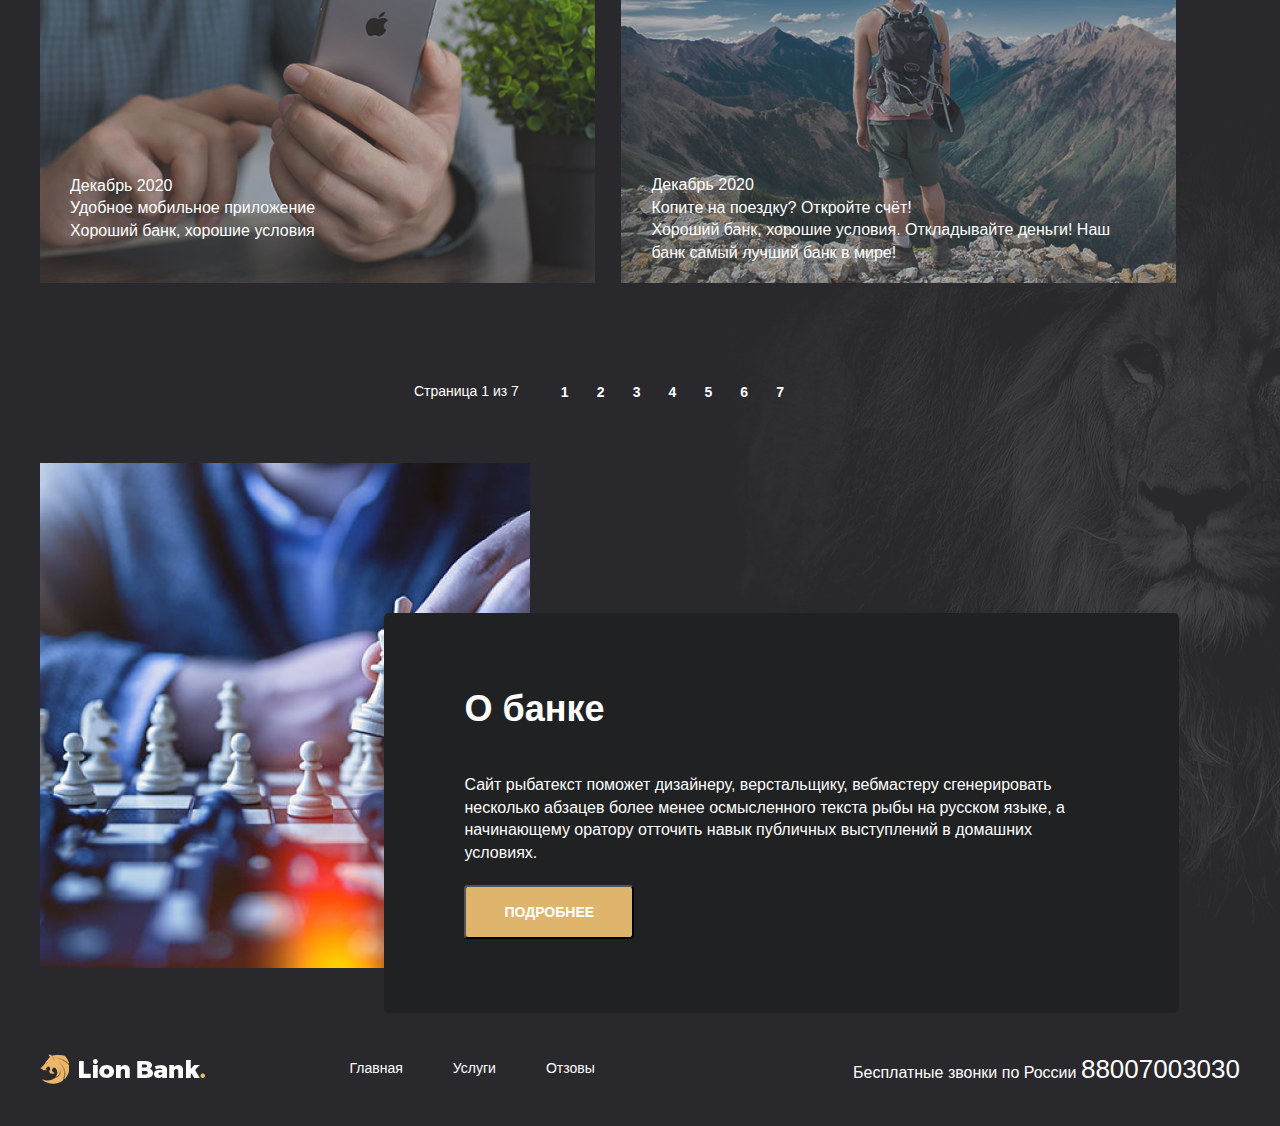
==== commit f8a6bc9b: "Add files via upload" ====
--- a/index.html
+++ b/index.html
@@ -4,8 +4,10 @@
     <meta charset="UTF-8">
     <meta name="viewport" content="width=1140, initial-scale=1.0">
     <title>Leon-Bank</title>
+    <link rel="stylesheet" href="@import url('https://fonts.googleapis.com/css2?family=Open+Sans:wght@300;400;600;700&display=swap');">
 <link rel="stylesheet" href="./main.css">
 <link rel="stylesheet" href="./welcome.html">
+<link rel="stylesheet" href="./services.html">
 </head>
 <body>
     <div class="wraper__page-wraper">
--- a/main.css
+++ b/main.css
@@ -91,8 +91,6 @@
 
 header{
     padding-top: 45px;
-    height: 120px;
-    position: relative;
     margin-bottom: 106px;
     display: flex;
     justify-content: space-between;
@@ -125,7 +123,7 @@
 }
     
 .menu__link:hover{
-        color:#dfb56d
+    color:#dfb56d
 }
 
 .contacts{
@@ -133,7 +131,7 @@
     text-align: right;
 }
 
-.span.contacts__texr{
+.span.contacts__text{
     display: block;
 }
 
@@ -142,16 +140,15 @@
     font-size: 26px;
     margin-bottom: 4px;
 }
-
-.contacts__graf{
+.contacts__graf {
     display: block;
     font-size: 11px;
-    line-height: 1px;
-    margin-right: 2px;
+    line-height: 13px;
+    margin-right: 0px;
     text-decoration: underline;
     color: #dfb56d;
-}
-
+    margin-left: 72px;;
+}
 .preview{
     width: 38%;
     margin-bottom: 120px;
@@ -604,18 +601,9 @@
 
 /*  services page */
 
-.header__col{
-    margin-bottom: 4%;
-    margin-left: 6%;
-    display: flex;
-    align-items: center;
-}
-
-
 
 
 .top-line{
-    font-family: Open Sans;
     min-height: 328px;
     display: flex;
     flex-direction: column;
@@ -631,20 +619,17 @@
 }
 
 .page-title{
-    margin-top: -15%;
     font-weight: bold;
     font-size: 65px;
     line-height: 93px;
     display: flex;
     align-items: flex-end;
     color: #FFFFFF;
-    margin-left: 70px;
     margin-bottom: 59px;
     
 }
 
 .breadcrumbs__list{
-    margin-left: 6.5%;
     font-style: normal;
     font-weight: normal;
     font-size: 14px;
@@ -660,17 +645,17 @@
     align-items: center;
 }
 
-.breadcrumbs__item.breadcrumbs__item--active{
+.breadcrumbs__link{
     color: #999999;
     text-decoration: none;
 }
 
-.breadcrumbs__item:active{
+.breadcrumbs__item::after{
     content: "/";
     color: #999;
 }
 
-.breadcrumbs__item:last-child:active{
+.breadcrumbs__item:last-child::after{
     display:none;
 }
 
@@ -679,75 +664,76 @@
     font-size: 14px;
 }
 
-.page-content{
+.page-content.services:hover{
     background: #f4f5f5;
     color: #818181;
 }
 
+.services__content{
+    margin-left: 50px;
+}
 
 .services__title-car{
-    padding-left: 19px;
     display: inline-flex;
-    width: 428px;
-    font-weight: bold;
-    font-size: 27px;
+    width: 444px;
+    font-weight: bold;
+    font-size: 30px;
     line-height: 35px;
     color: #202020;
 }
 
 .service__desc-car{
-    margin-right: 39%;
+    margin-top: 28px;
     font-style: normal;
     font-weight: normal;
-    font-size: 16px;
+    font-size: 15px;
     line-height: 22px;
     display: flex;
     align-items: center;
     color: #303030;
-    padding-left: 20px;
-    width: 428px;
+    width: 520px;
 }
 
 .btm_car{
-    margin-top: 80px;
-    margin-left: 20px;
+    margin-top: 25px;
     background: #202123;
     border-radius: 4px;
-    padding: 17px 38px;
+    padding: 15px 27px;
     color: #fff;
     font-weight: bold;
     text-transform: uppercase;
     text-decoration: none;
     display: inline-flex;
-    font-size: 10px;
+    font-size: 12px;
 }
 
 .btm_car:hover{
     background: #dfb56d;
     }
 
-    .services__title-fem{
-        margin-left: 20px;
-        font-style: normal;
-        font-weight: bold;
-        font-size: 36px;
-        line-height: 49px;
-        display: flex;
-        color: #202020;
-    }
+.services__title-fem{
+    margin-top: 10px;
+    font-style: normal;
+    font-weight: bold;
+    font-size: 30px;
+    line-height: 41px;
+    display: flex;
+    color: #202020;
+    width: 412px;
+}
     
 .service__desc-fem{
-    margin-left: 20px;
-    font-style: normal;
+    width: 399px;
     font-size: 16px;
-    line-height: 21px;
+    line-height: 18px;
     display: flex;
     align-items: center;
     color: #303030;
+    margin-top: 25px;
     }
 
 .btm-fem{
-    margin-top: 30px;
+    margin-top: 8px;
     background: #dfb56d;
     border-radius: 4px;
     padding: 15px 32px;
@@ -757,7 +743,6 @@
     text-decoration: none;
     display: inline-block;
     font-size: 11px;
-    margin-left: 20px;
 }
 
 .btm-fem:hover{
@@ -765,10 +750,10 @@
 }
 
 .services__item{
-    margin-left: 13%;
-    display: flex;
-    margin-bottom: 45px;
-    margin-top: 40px;
+    margin-left: 1%;
+    display: flex;
+    margin-bottom: 0px;
+    margin-top: 75px;
 }
 
 .service__desc{
@@ -811,11 +796,8 @@
 }
 
 .inner--footer{
-
     background: #29282D;
 }
-
-
 
 
 /*welcome page*/   
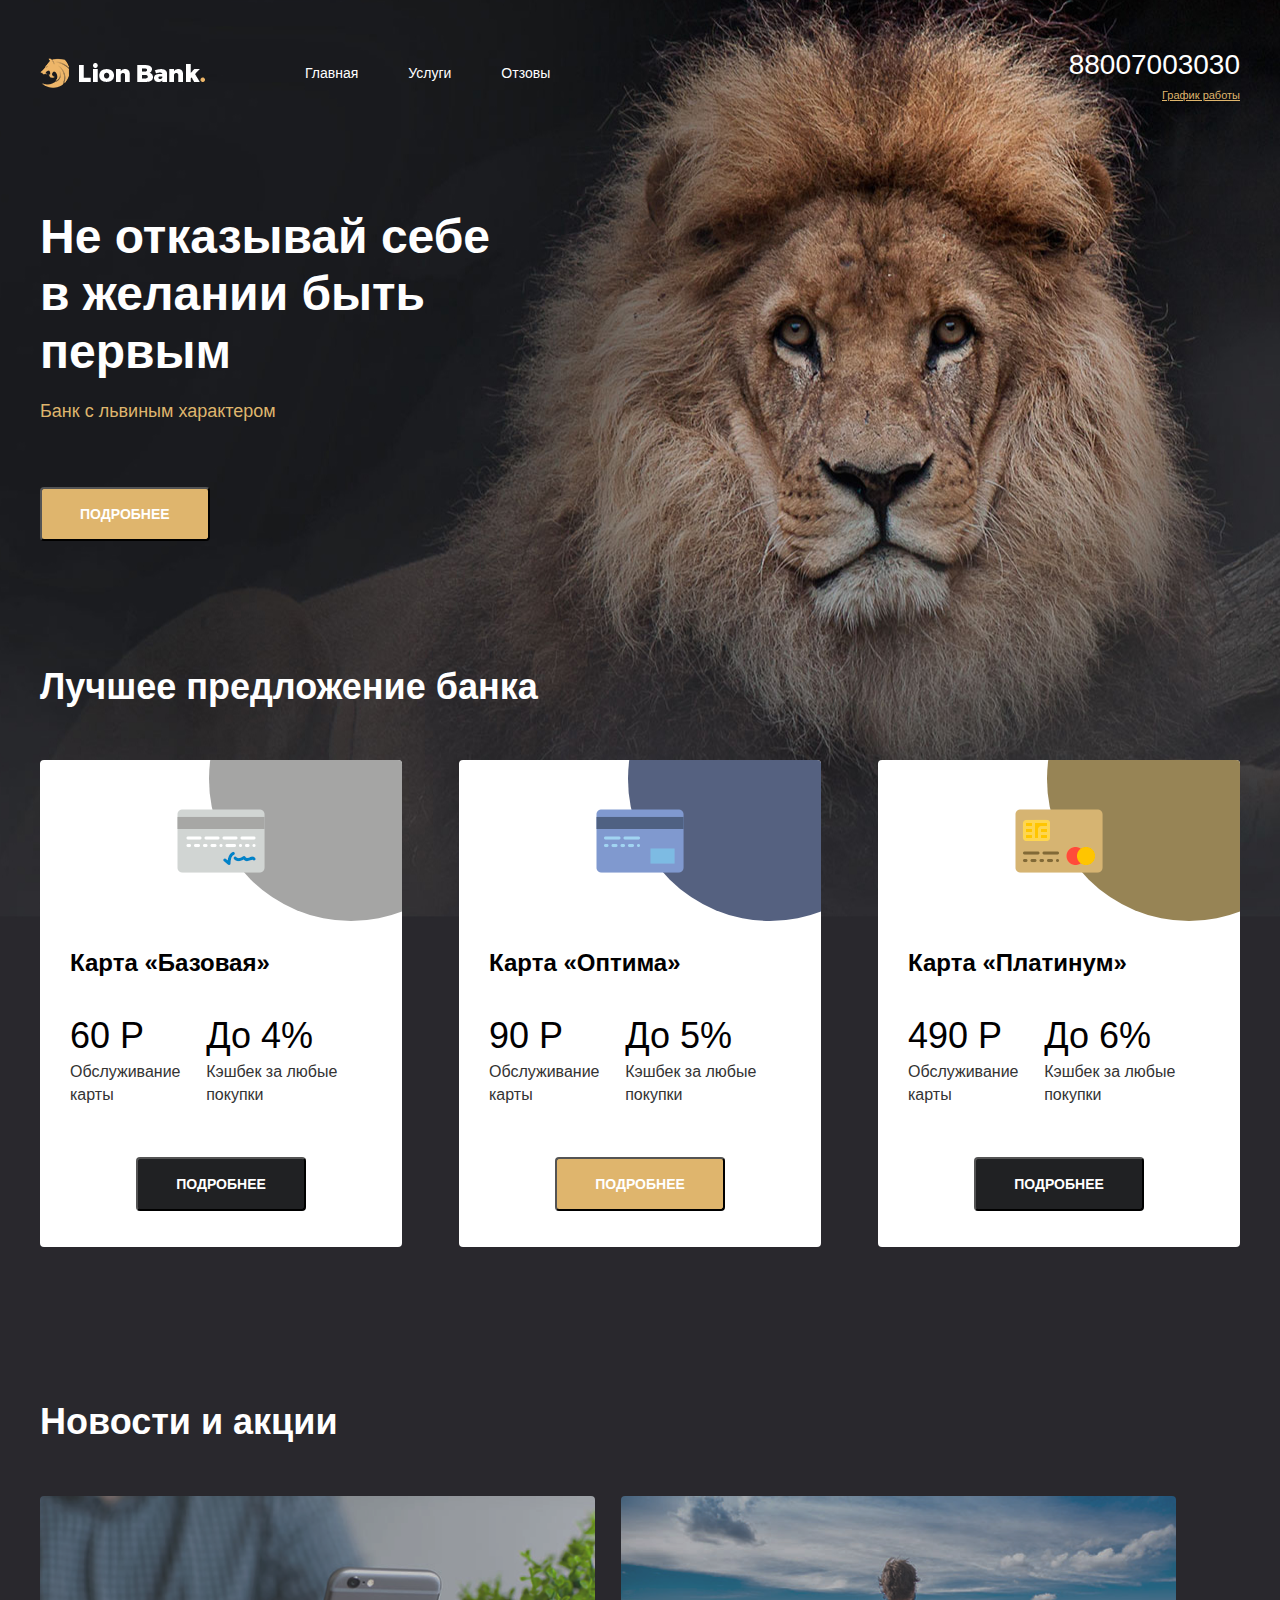
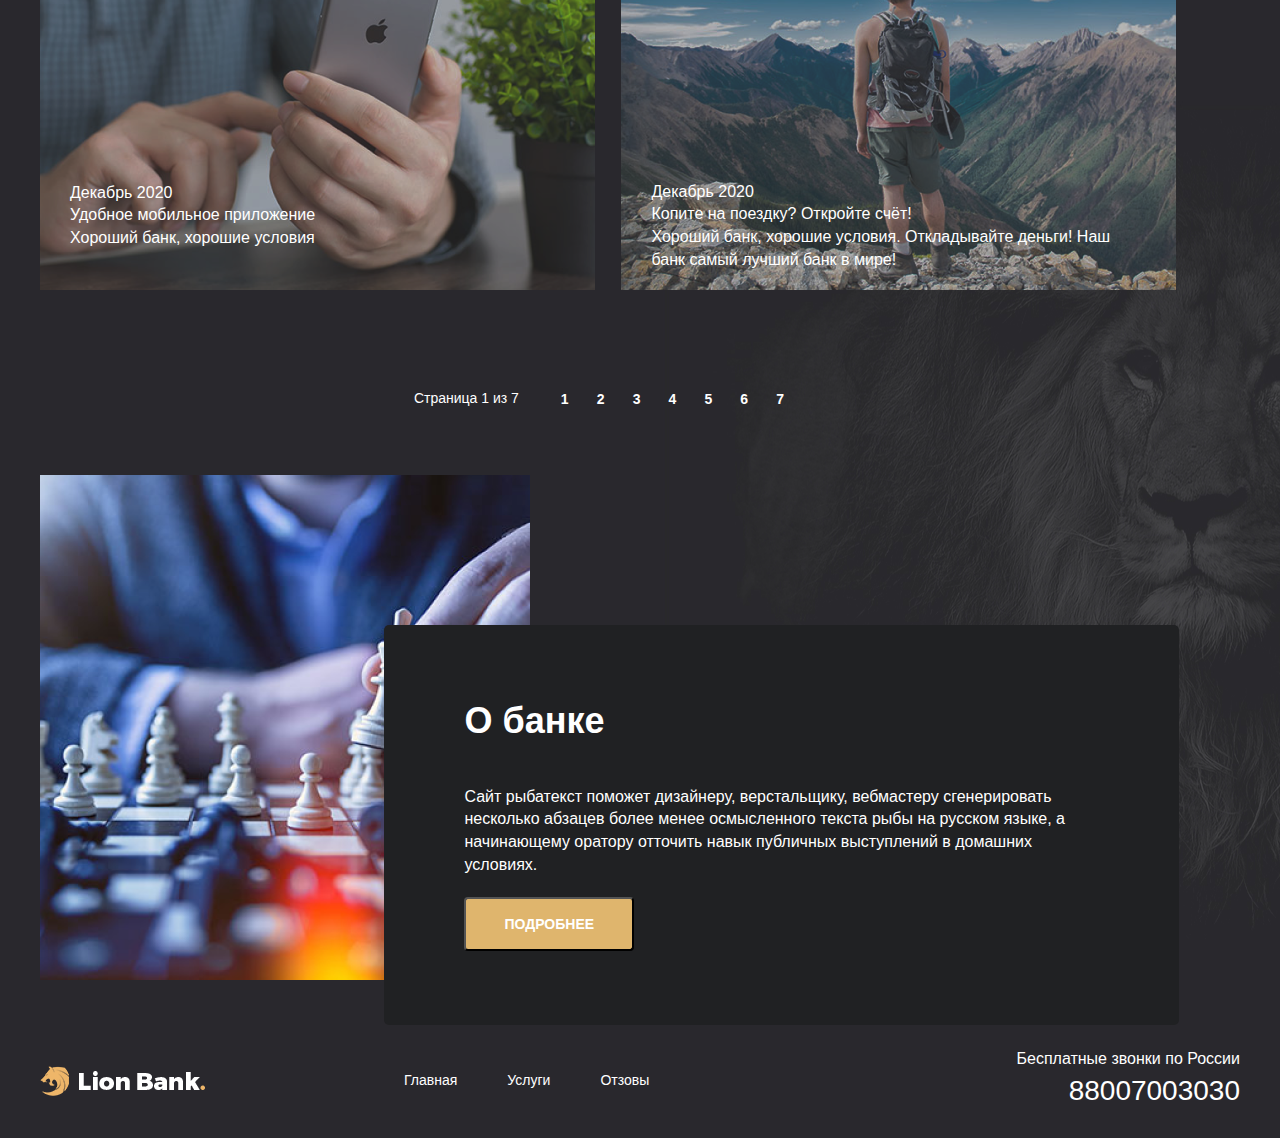
==== commit b22c00c0: "Add files via upload" ====
--- a/index.html
+++ b/index.html
@@ -142,7 +142,7 @@
                     </div>
                 </li>
                 </ul>
-                <div class="paginator">
+                <div class="paginator paginator">
                     <div class="paginator__display">
                         Страница <span="class=paginator__display-current">1</span> из
                          <span="class=paginator__display-all">7</span>
--- a/main.css
+++ b/main.css
@@ -114,12 +114,12 @@
 
     
 .menu__item:last-child{
-        margin-right: 0;
+    margin-right: 0;
 }
     
 .menu__link{
-        font-size: 14px;
-        text-decoration: none;
+    font-size: 14px;
+    text-decoration: none;
 }
     
 .menu__link:hover{
@@ -394,12 +394,14 @@
     min-height: 140px;
 }
 
+
+
 .paginator{
+    margin-bottom: 60px;
     font-size: 14px;
     margin-top: 86px;
     text-align: center;
     margin-right: 70px;
-
 }
 
 ul.paginator__list{
@@ -411,6 +413,32 @@
     margin: 0;
 }
 
+.paginator-black{
+    color:#010001;
+
+}
+
+.paginator-black .paginator__link:hover{
+    color: #fff;
+}
+
+.paginator{
+    font-size: 14px;
+    margin-top: 86px;
+    text-align: center;
+    margin-right: 70px;
+
+}
+
+ul.paginator__list{
+    display: inline-block;
+}
+
+ul{
+    padding: 0;
+    margin: 0;
+}
+
 
 .paginator__item{
     display: inline-block;
@@ -423,12 +451,14 @@
     vertical-align: middle;
 }
 
+
+ 
 .paginator__link{
     display: inline-block;
     vertical-align: middle;
 }
 
-.paginator__display-current.paginator__link{
+.paginator__link:hover{
     background: #353538;
 }
 
@@ -451,13 +481,10 @@
 }
 
 .inner-section.inner-section--bg--grey{
-    height: 479px;
-    left: 2px;
-    top: 1288px;
+    padding: 95px 217px;
+    width: auto;
     background: #fff;
     color: #202123;
-    padding: 95px 217px;
-    width: auto;
 }
 .about__content{
     width: 795px;
@@ -548,8 +575,9 @@
 
 
 .contacts__phone{
-    text-decoration: none;
-    font-size: 26px;
+    display: block;
+    text-decoration: none;
+    font-size: 28px;
     margin-bottom: 4px;
 }
  
@@ -601,8 +629,6 @@
 
 /*  services page */
 
-
-
 .top-line{
     min-height: 328px;
     display: flex;
@@ -664,7 +690,7 @@
     font-size: 14px;
 }
 
-.page-content.services:hover{
+.services__item:hover{
     background: #f4f5f5;
     color: #818181;
 }
@@ -855,7 +881,7 @@
     }
 }
 
-/* serviews page */
+/*reviews page */
 
 .reviews{
     column-count: 2;
@@ -868,18 +894,20 @@
 
 .review{
     display: inline-flex;
+    margin-bottom: 20px;
     flex-direction: column;
-    padding: 50px 30px;
+    padding: 30px 30px;
     background: #f4f5f5;
 }
 
-.reviw__header{
+.review__header{
     display: flex;
     align-items: center;
     margin-bottom: 30px;
 }
 
 .review__user{
+    text-decoration: none;
     display: flex;
     align-items: center;
     font-size: 24px;
@@ -888,7 +916,7 @@
     margin-bottom: 11px;
 }
 
-.review__user::after{
+.review__user:after{
 content: url("./img/vk-blue\ 1.png");
 height: 29px;
 }
@@ -900,12 +928,13 @@
     border-radius: 50%;
 }
 
-.review__tags{
+.review__tag{
     display: flex;
     align-items: flex-start;
 }
 
 .tag{
+    width: fit-content;
     font-size: 13px;
     color: #333;
     padding: 16px 16px;
@@ -913,8 +942,8 @@
     background: #e6e6e6;
 }
 
-.tag--bg--green{
-    background: #c7e9d0;
+.tag--bg--green:hover{
+    background: #B9EAE4;
 }
 
 .review__title{
@@ -925,8 +954,10 @@
 }
 
 .riview__content-text{
-    margin-bottom: 50px;
-}
+    color: #555;
+    margin-bottom:50px;
+}
+
 
 .review__date{
     font-size: 14px;
@@ -935,8 +966,8 @@
 }
 
 .separator{
-    background: #e5c228 url("./img/phone-n-hand\ 1.png") right 27% bottom 108% no repeat;
-    min-height: 360px;
+    background:#E5C288 url(./img/phone-n-hand\ 1.png)right 20% bottom 116% no-repeat ;
+    min-height: 320px;
     display: flex;
     flex-direction: column;
     justify-content: center;
@@ -948,7 +979,7 @@
 }
 
 .separator__title{
-    flex: 48px;
+    font-size: 45px;
     font-weight: bold;
     line-height: 1.1;
 }
@@ -973,18 +1004,18 @@
 }
 
 .form__imput::placeholder{
-color: #666;
-}
+    color: #666;
+    }
 
 .form__imput--textaria{
     height: 232px;
 }
 
 .controls__elem{
-     cursor: pointer;
-}
-
-.controls__checkbox:checked .controls__tag {
+    cursor: pointer;
+}
+
+.controls__checkbox:checked.controls__tag {
      background:#c7e9d0;
 }
 
@@ -998,8 +1029,7 @@
 }
 
 .form__controls-title{
-    width: 40%;
-    padding-left: 30px;
+    width: 36%;
 }
 
 .controls{
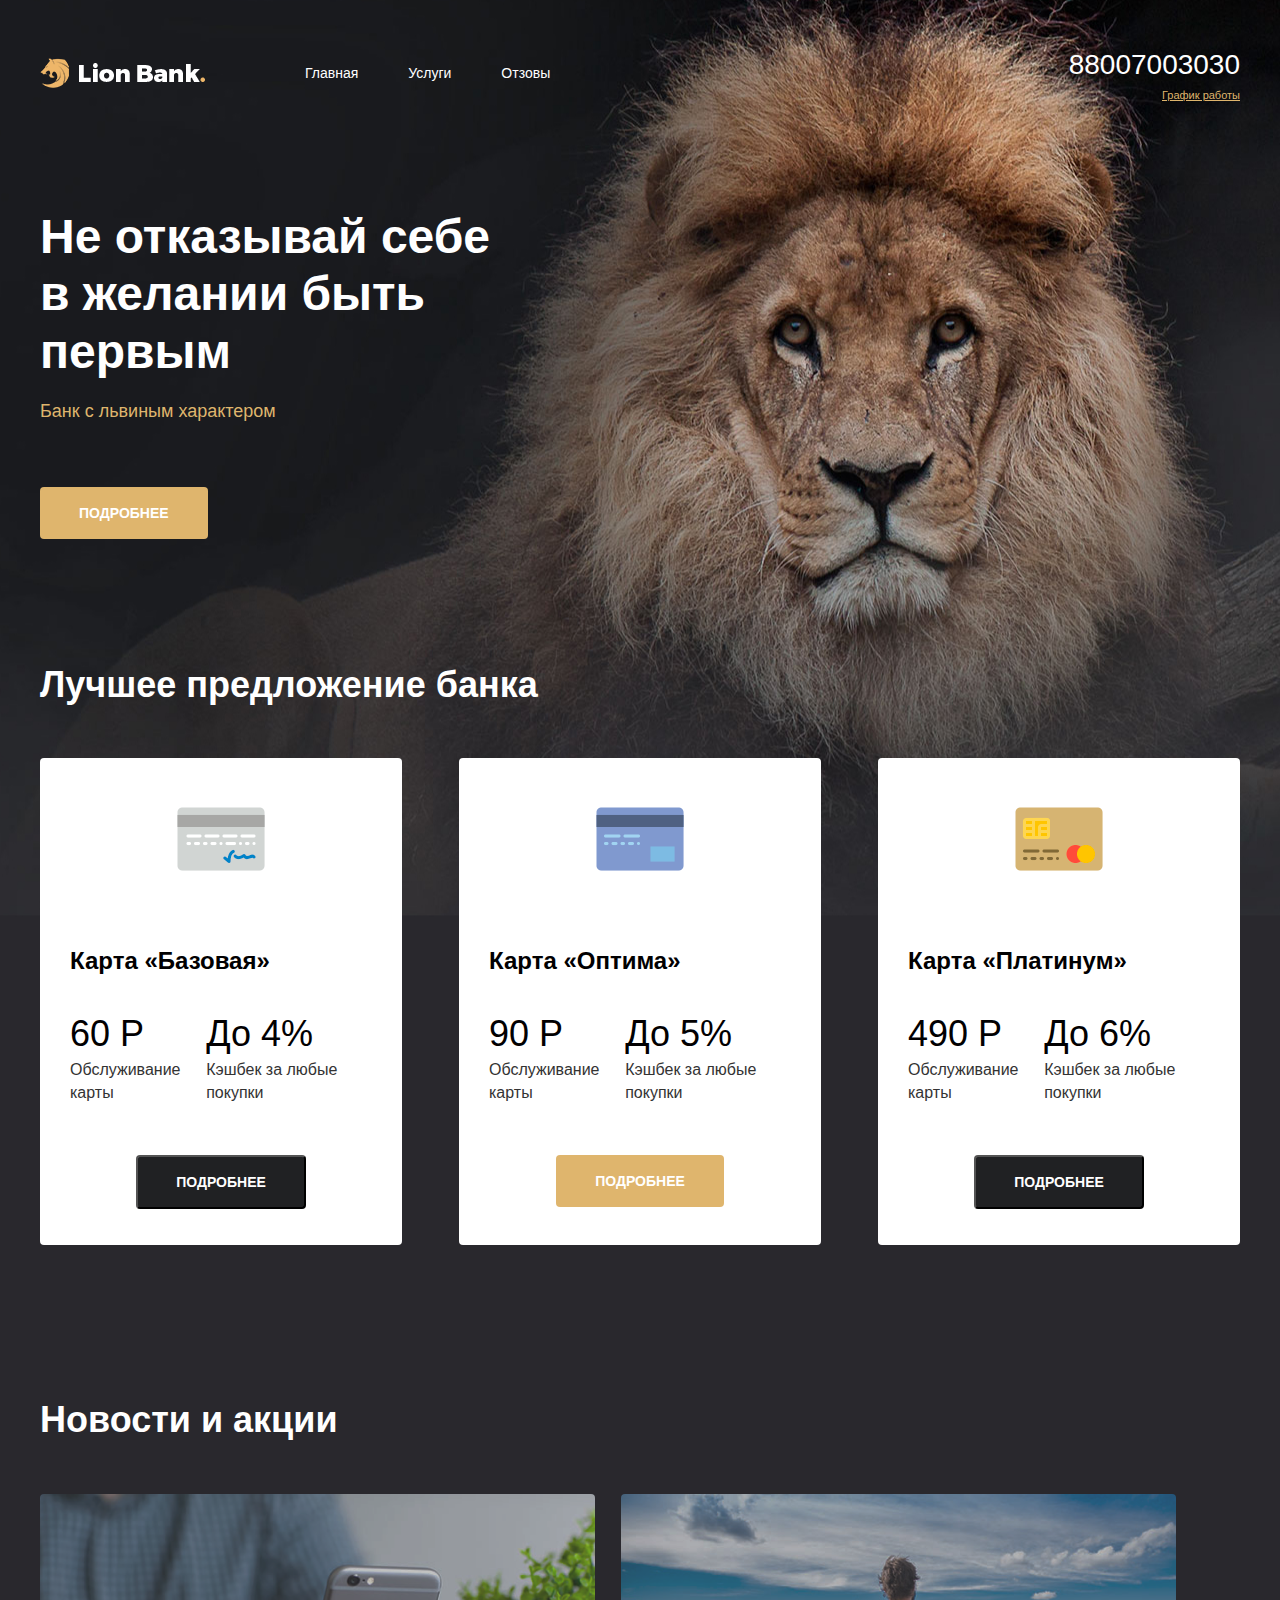
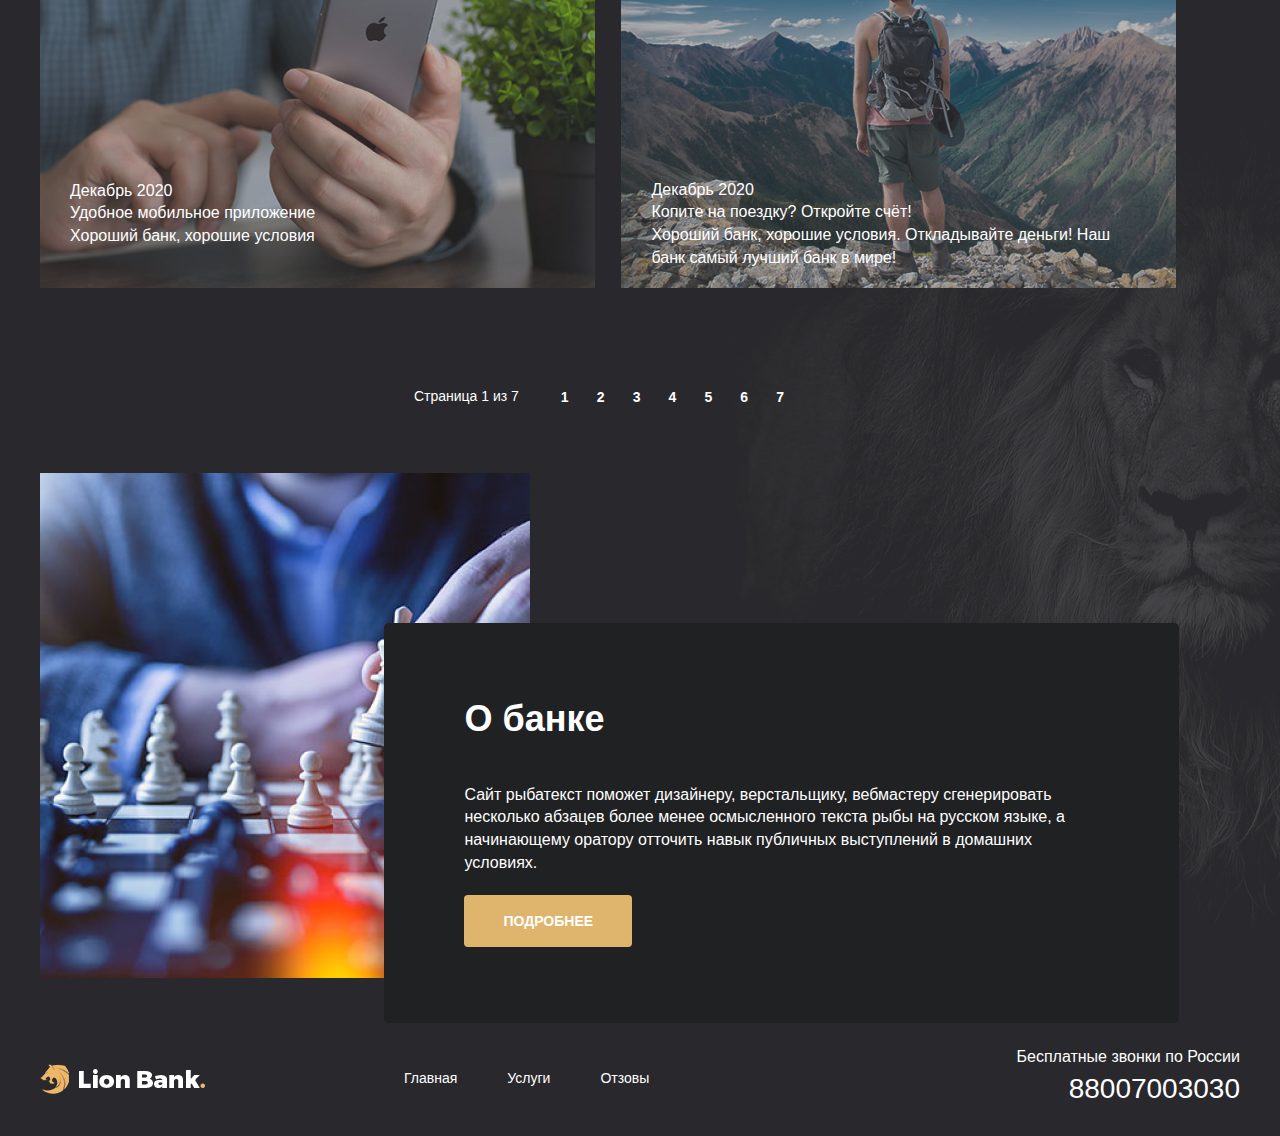
==== commit 904fbbb3: "Add files via upload" ====
--- a/index.html
+++ b/index.html
@@ -44,7 +44,7 @@
                 <div class="preview__text">
                     Банк с львиным характером
                 </div>
-                <button class="preview__button">Подробнее</button>
+                <button class="button button-yellow">Подробнее</button>
             </div>
             <div class="features">
                 <div class="features__title">
@@ -68,7 +68,7 @@
                                 </div>
                             </div>
                             <div class="features__button-wrapper">
-                        <button class="features-button-color--black">Подробнее</button> 
+                        <button class="button-black">Подробнее</button> 
                         </div>  
                     </li>
                     <li class="features__item features__item--theme--blue">
@@ -88,7 +88,7 @@
                                 </div>
                             </div>
                             <div class="features__button-wrapper">
-                        <button class="features-button-color-blu">Подробнее</button>   
+                        <button class="button-yellow">Подробнее</button>   
                         </div>
                     </li>
                     <li class="features__item features__item--theme--gold">
@@ -108,7 +108,7 @@
                                 </div>
                             </div>
                             <div class="features__button-wrapper">
-                        <button class="features-button-color-gold">Подробнее</button>
+                        <button class="button-black">Подробнее</button>
                     </div> 
                     </li> 
                 </ul>
@@ -177,7 +177,7 @@
                 <div class="about__content">
                     <div class="about__title">О банке</div>
                     <div class="about__text">Сайт рыбатекст поможет дизайнеру, верстальщику, вебмастеру сгенерировать несколько абзацев более менее осмысленного текста рыбы на русском языке, а начинающему оратору отточить навык публичных выступлений в домашних условиях.</div>
-                    <button class="about__button">Подробнее</button>
+                    <button class="button-yellow">Подробнее</button>
                 </div>
             </div>
         </main>
--- a/main.css
+++ b/main.css
@@ -167,12 +167,12 @@
     margin-bottom: 63px;
 }
 
-.button{
+.button-yellow{
     border: 1px solid transparent;
     outline: none;
 }
 
-.preview__button{
+.button-yellow{
     background: #dfb56d;
     border-radius: 4px;
     padding: 17px 38px;
@@ -184,7 +184,7 @@
     font-size: 14px;
 }
 
-.preview__button:hover{
+.button-yellow:hover{
     background: #d3a556;
     box-shadow: 0 0 25px 0 rgba(223, 181, 109, .15)
 }
@@ -278,7 +278,7 @@
     margin-bottom: 55px;
 }
 
-.features-button-color--black{
+.button-black{
     background: #202123;
     border-radius: 4px;
     padding: 17px 38px;
@@ -290,44 +290,21 @@
     font-size: 14px;
 }
 
-.features-button-color--black:hover{
-background: #dfb56d;
-}
-
-.features-button-color-blu{
-    background: #dfb56d;
-    border-radius: 4px;
-    padding: 17px 38px;
-    color: #fff;
-    font-weight: bold;
-    text-transform: uppercase;
-    text-decoration: none;
-    display: inline-block;
-    font-size: 14px;
-}
-
-.features-button-color-blu:hover{
-    background: #202123;
-}
-
-.features-button-color-gold{
-    background: #202123;
-    border-radius: 4px;
-    padding: 17px 38px;
-    color: #fff;
-    font-weight: bold;
-    text-transform: uppercase;
-    text-decoration: none;
-    display: inline-block;
-    font-size: 14px;
-}
-
-.features-button-color-gold:hover{
-    background: #dfb56d;
-}
+.button-black:hover{
+    background: #d3a556;
+    box-shadow: 0 0 25px 0 rgba(223, 181, 109, .15)
+}
+
+.button-black.button-silver{
+    background:#2B2B2B
+}
+
+.button-black.button-silver:hover{
+    background:#8E8E8E
+}
+
 
 .features__img::before{
-    content: "";
     width: 284px;
     height: 284px;
     display: block;
@@ -519,22 +496,7 @@
 .about__text:last-child{
     margin: 0;
 }
-.about__button{
-    background: #dfb56d;
-    border-radius: 4px;
-    padding: 17px 38px;
-    color: #fff;
-    font-weight: bold;
-    text-transform: uppercase;
-    text-decoration: none;
-    display: inline-block;
-    font-size: 14px;;
-}
-
-.about__button:hover{
-    background: #d3a556;
-    box-shadow: 0 0 25px 0 rgba(223, 181, 109, .15)
-}
+
 
 .footer{
     padding-top: 0px;
@@ -720,22 +682,7 @@
     width: 520px;
 }
 
-.btm_car{
-    margin-top: 25px;
-    background: #202123;
-    border-radius: 4px;
-    padding: 15px 27px;
-    color: #fff;
-    font-weight: bold;
-    text-transform: uppercase;
-    text-decoration: none;
-    display: inline-flex;
-    font-size: 12px;
-}
-
-.btm_car:hover{
-    background: #dfb56d;
-    }
+
 
 .services__title-fem{
     margin-top: 10px;
@@ -758,22 +705,7 @@
     margin-top: 25px;
     }
 
-.btm-fem{
-    margin-top: 8px;
-    background: #dfb56d;
-    border-radius: 4px;
-    padding: 15px 32px;
-    color: #fff;
-    font-weight: bold;
-    text-transform: uppercase;
-    text-decoration: none;
-    display: inline-block;
-    font-size: 11px;
-}
-
-.btm-fem:hover{
-    background: #202123;
-}
+
 
 .services__item{
     margin-left: 1%;
@@ -989,7 +921,7 @@
     margin-bottom: 30px;
 }
 
-.form__imput{
+.form__input{
     flex: 1;
     margin-right: 30px;
     border-radius: 4px;
@@ -999,15 +931,15 @@
     font-size: 18px;
     color: #202123;
 }
-.form__imput:last-child{
-    margin-right:0;
-}
-
-.form__imput::placeholder{
+.form__input:last-child{
+    margin-right:0px;
+}
+
+.form__input::placeholder{
     color: #666;
     }
 
-.form__imput--textaria{
+.form__input--textaria{
     height: 232px;
 }
 
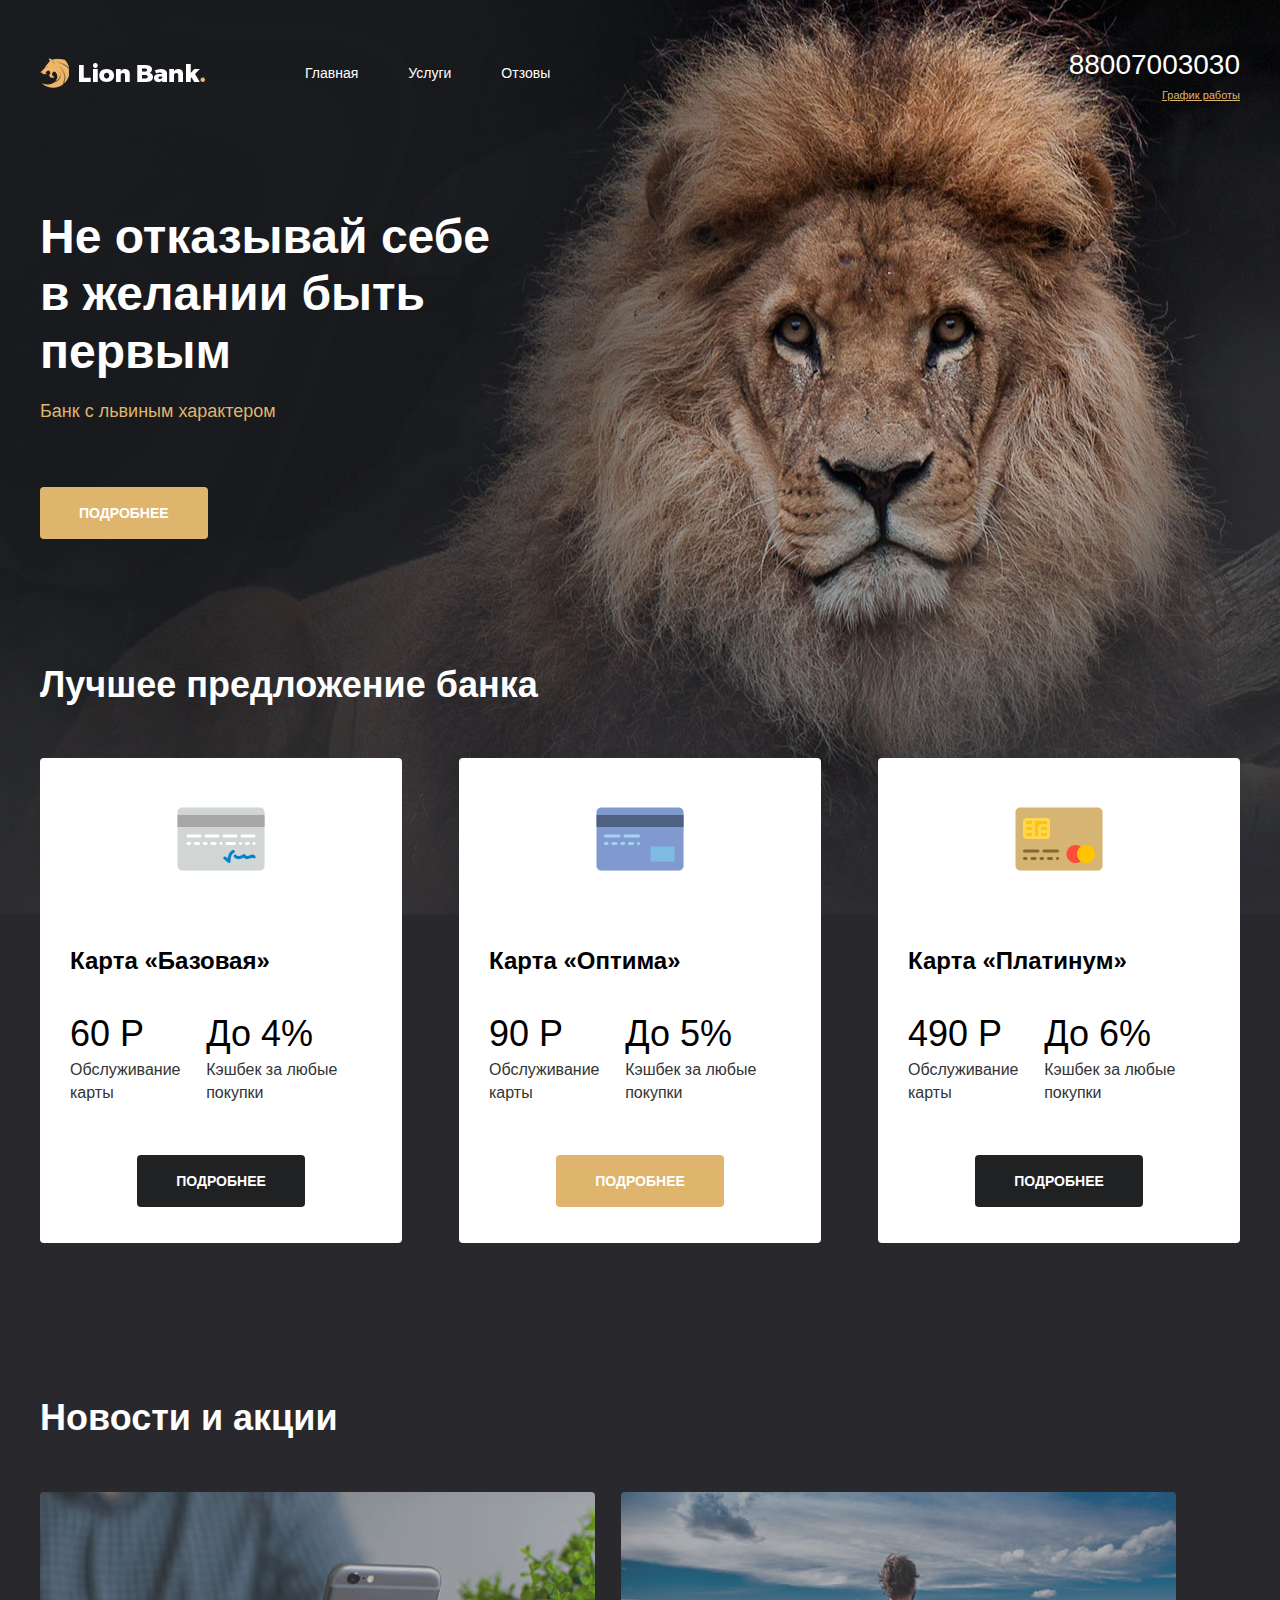
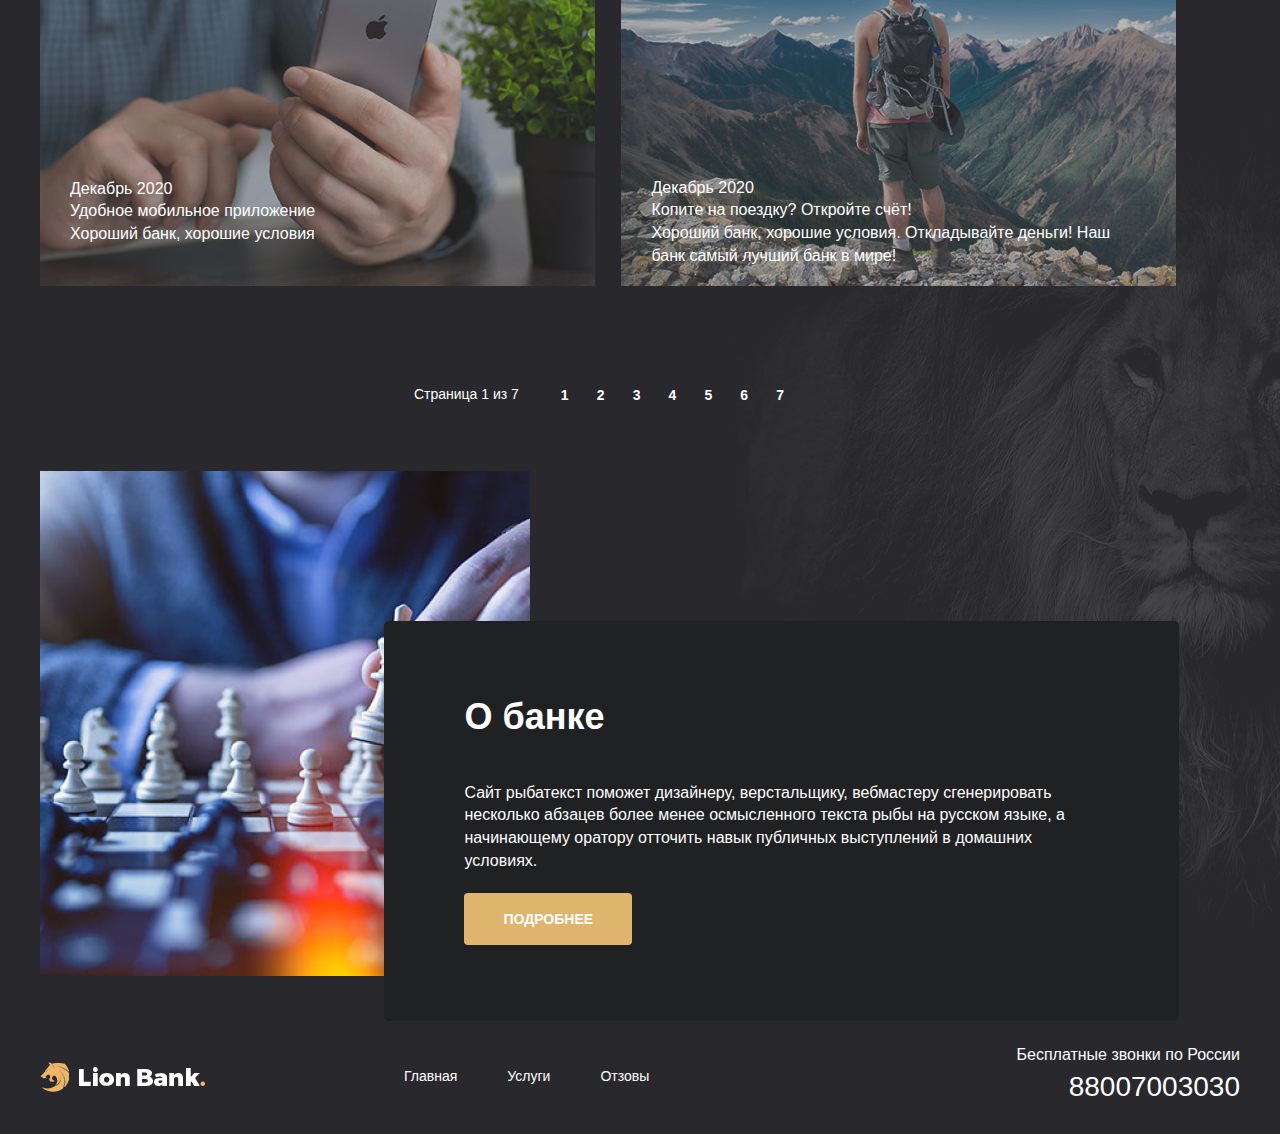
==== commit 11f83b6b: "Add files via upload" ====
--- a/index.html
+++ b/index.html
@@ -8,6 +8,7 @@
 <link rel="stylesheet" href="./main.css">
 <link rel="stylesheet" href="./welcome.html">
 <link rel="stylesheet" href="./services.html">
+<link rel="stylesheet" href="./reviews.html">
 </head>
 <body>
     <div class="wraper__page-wraper">
@@ -68,7 +69,7 @@
                                 </div>
                             </div>
                             <div class="features__button-wrapper">
-                        <button class="button-black">Подробнее</button> 
+                        <button class="button button-black">Подробнее</button> 
                         </div>  
                     </li>
                     <li class="features__item features__item--theme--blue">
@@ -88,7 +89,7 @@
                                 </div>
                             </div>
                             <div class="features__button-wrapper">
-                        <button class="button-yellow">Подробнее</button>   
+                        <button class="button button-yellow">Подробнее</button>   
                         </div>
                     </li>
                     <li class="features__item features__item--theme--gold">
@@ -108,7 +109,7 @@
                                 </div>
                             </div>
                             <div class="features__button-wrapper">
-                        <button class="button-black">Подробнее</button>
+                        <button class="button button-black">Подробнее</button>
                     </div> 
                     </li> 
                 </ul>
@@ -177,7 +178,7 @@
                 <div class="about__content">
                     <div class="about__title">О банке</div>
                     <div class="about__text">Сайт рыбатекст поможет дизайнеру, верстальщику, вебмастеру сгенерировать несколько абзацев более менее осмысленного текста рыбы на русском языке, а начинающему оратору отточить навык публичных выступлений в домашних условиях.</div>
-                    <button class="button-yellow">Подробнее</button>
+                    <button class="button button-yellow">Подробнее</button>
                 </div>
             </div>
         </main>
@@ -198,22 +199,22 @@
             </nav>
             <div class="socials">
                 <ul class="socials__list">
-                    <li class="socials__item--telegram">
+                    <li class="socials socials__item--telegram">
                         <a href="#" class="socials__link">
                             <img src="./img/telegram.png" alt="" class="socias__icon">
                         </a>
                     </li>
-                    <li class="socials__item--vk">
+                    <li class="socials socials__item--vk">
                         <a href="#" class="socials__link">
                             <img src="./img/vk.png" alt="" class="socias__icon">
                         </a>
                     </li>
-                    <li class="socials__item--fb">
+                    <li class="socials socials__item--fb">
                         <a href="#" class="socials__link">
                             <img src="./img/f.png" alt="" class="socials__icon">
                         </a>
                     </li>
-                    <li class="socials__item--insta">
+                    <li class="socials socials__item--insta">
                         <a href="#" class="socials__link">
                             <img src="./img/in.png" alt="" class="socials__icon">
                         </a>
--- a/main.css
+++ b/main.css
@@ -167,12 +167,12 @@
     margin-bottom: 63px;
 }
 
-.button-yellow{
+.button{
     border: 1px solid transparent;
     outline: none;
 }
 
-.button-yellow{
+.button.button-yellow{
     background: #dfb56d;
     border-radius: 4px;
     padding: 17px 38px;
@@ -185,7 +185,49 @@
 }
 
 .button-yellow:hover{
+    background: #010101;
+    box-shadow: 0 0 25px 0 rgba(223, 181, 109, .15)
+}
+
+.button.button-black{
+    background: #202123;
+    border-radius: 4px;
+    padding: 17px 38px;
+    color: #fff;
+    font-weight: bold;
+    text-transform: uppercase;
+    text-decoration: none;
+    display: inline-block;
+    font-size: 14px;
+
+}
+
+.button.button-black:hover{
+    background: #dfb56d;
+    box-shadow: 0 0 25px 0 rgba(223, 181, 109, .15)
+}
+
+
+
+.button-black:hover{
     background: #d3a556;
+    box-shadow: 0 0 25px 0 rgba(223, 181, 109, .15)
+}
+
+.button.button-silver{
+    background:#2B2B2B;
+    border-radius: 4px;
+    padding: 17px 38px;
+    color: #fff;
+    font-weight: bold;
+    text-transform: uppercase;
+    text-decoration: none;
+    display: inline-block;
+    font-size: 14px;
+}
+
+.button.button-silver:hover{
+    background:#8E8E8E;
     box-shadow: 0 0 25px 0 rgba(223, 181, 109, .15)
 }
 
@@ -278,30 +320,6 @@
     margin-bottom: 55px;
 }
 
-.button-black{
-    background: #202123;
-    border-radius: 4px;
-    padding: 17px 38px;
-    color: #fff;
-    font-weight: bold;
-    text-transform: uppercase;
-    text-decoration: none;
-    display: inline-block;
-    font-size: 14px;
-}
-
-.button-black:hover{
-    background: #d3a556;
-    box-shadow: 0 0 25px 0 rgba(223, 181, 109, .15)
-}
-
-.button-black.button-silver{
-    background:#2B2B2B
-}
-
-.button-black.button-silver:hover{
-    background:#8E8E8E
-}
 
 
 .features__img::before{
@@ -704,8 +722,6 @@
     color: #303030;
     margin-top: 25px;
     }
-
-
 
 .services__item{
     margin-left: 1%;
@@ -833,12 +849,14 @@
 }
 
 .review__header{
+    margin-top: 50px;
     display: flex;
     align-items: center;
     margin-bottom: 30px;
 }
 
 .review__user{
+    margin-left: 22px;
     text-decoration: none;
     display: flex;
     align-items: center;
@@ -861,6 +879,7 @@
 }
 
 .review__tag{
+    margin-left: 20px;
     display: flex;
     align-items: flex-start;
 }
@@ -917,6 +936,7 @@
 }
 
 .form__row{
+    margin-top: 47px;
     display: flex;
     margin-bottom: 30px;
 }
@@ -943,11 +963,14 @@
     height: 232px;
 }
 
+input:hover{border:2px solid red}
+input:focus{border:2px solid red}
+
 .controls__elem{
     cursor: pointer;
 }
 
-.controls__checkbox:checked.controls__tag {
+.controls__checkbox:checked ~ .controls__tag{
      background:#c7e9d0;
 }
 
@@ -968,6 +991,8 @@
     flex: 1;
     display: flex;
     flex-wrap: wrap;
+    margin-bottom: -10px;
+    margin-right: -10px;
 }
 
 .controls__item{
@@ -980,9 +1005,10 @@
     justify-content: flex-end;
 }
 
-.form__btm{
+.form__btm .button.button-silver{
     margin-right: 20px;
 }
-.form__btm:last-child{
+.form__btm .button.button-silver:last-child{
     margin-right: 0;
 }
+
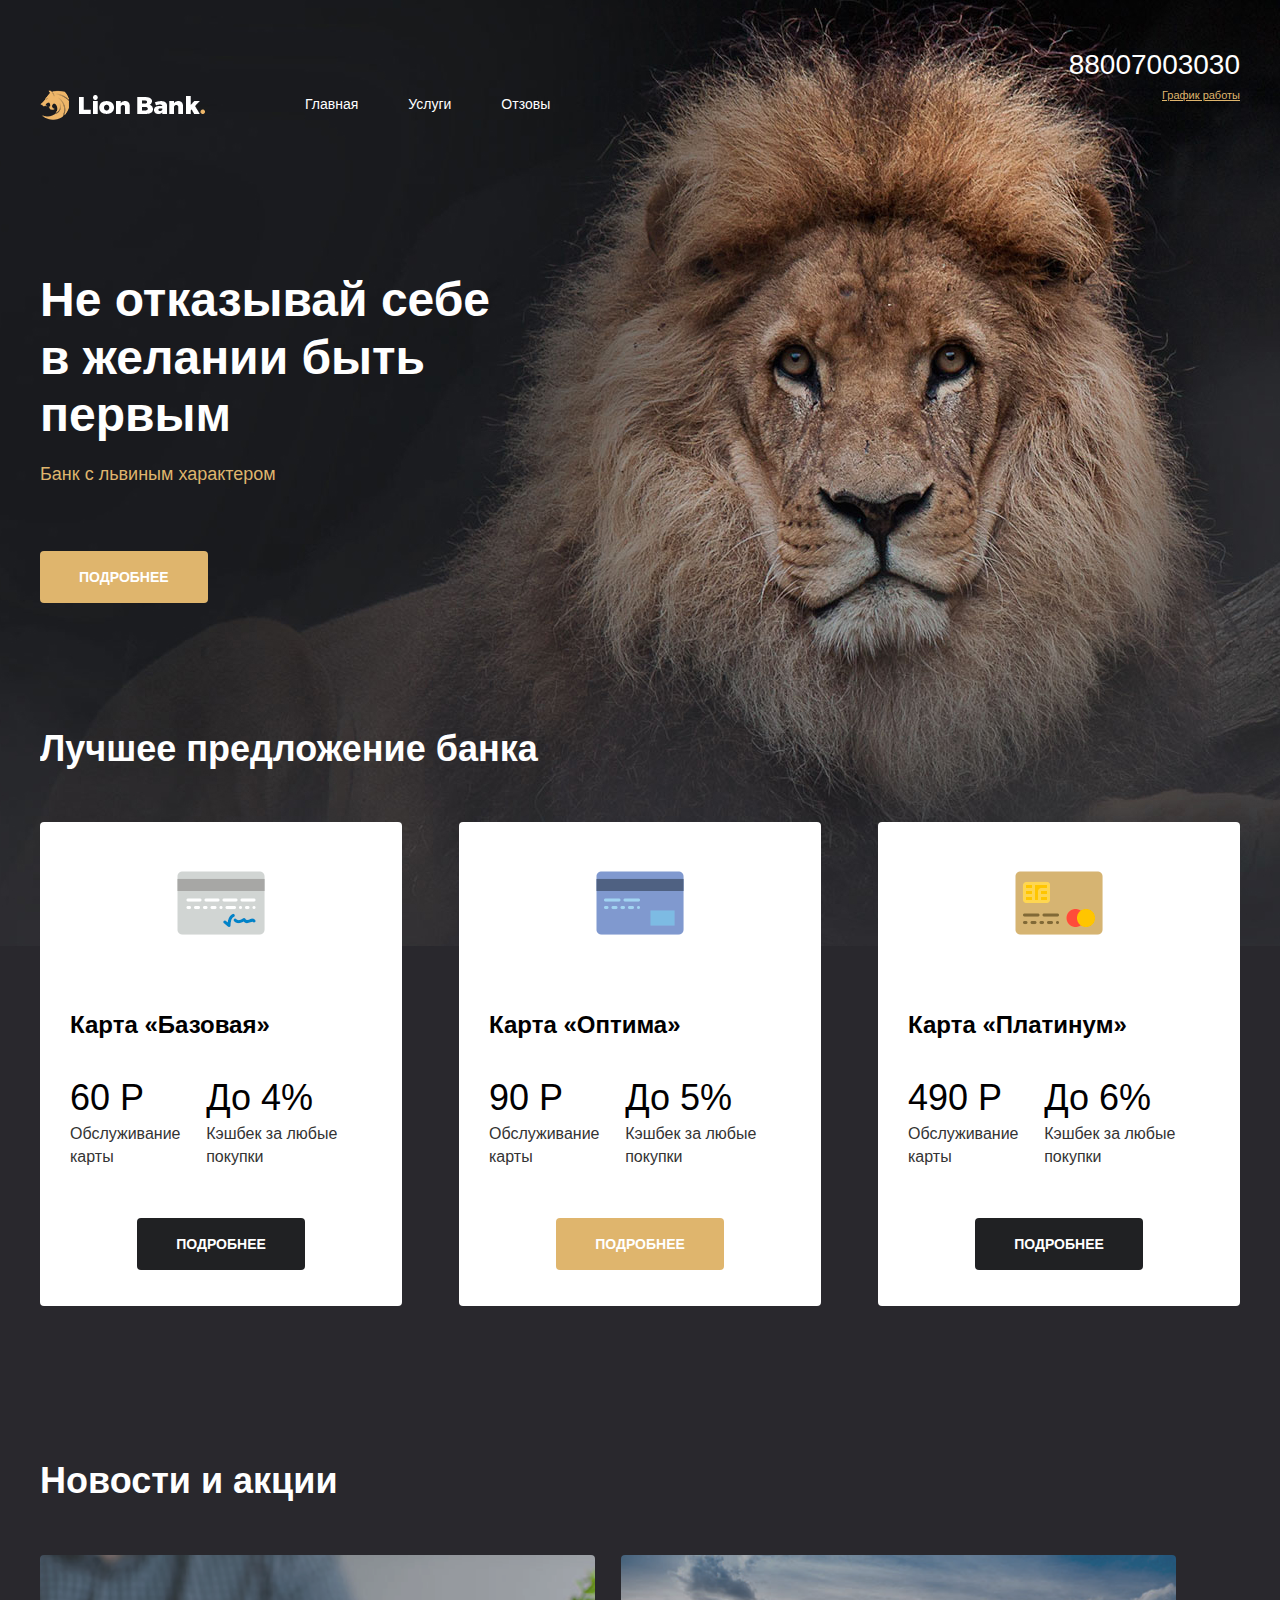
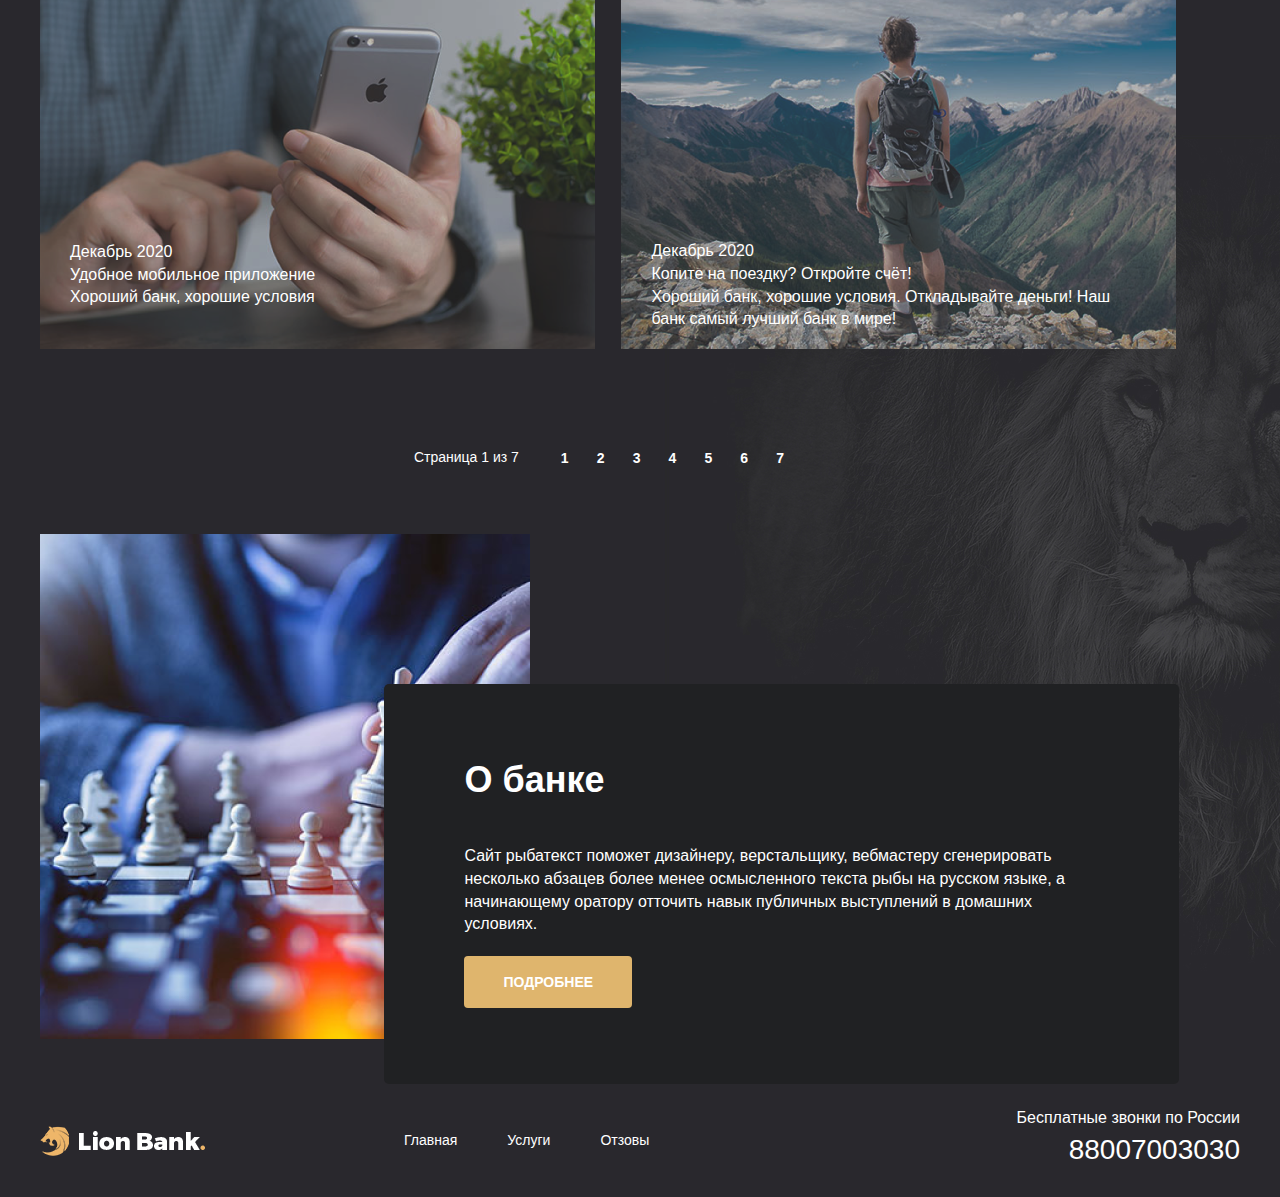
==== commit 098bdcb9: "Add files via upload" ====
--- a/index.html
+++ b/index.html
@@ -33,7 +33,13 @@
             <div class="header__col header__col--aling--right">
                 <div class="contacts">
                     <a href="#" class="contacts__phone">88007003030</a>
-                    <span class="contacts__graf">График работы</span>
+                    <div class="dropdown">
+                        <span class="contacts__graf">График работы</span>
+                        <div class="dropdown dropdown__item">
+                            <div class="text__time">пн-вс: 09:00 - 20:00</div>
+                            <div class="text__breic">Обед: 14:00-14:30</div>
+                        </div>  
+                    </div>
                 </div>
             </div>
         </header>
--- a/main.css
+++ b/main.css
@@ -87,6 +87,7 @@
 .wrapper{
     margin: auto;
     width: 1200px;
+    overflow: hidden;
 }
 
 header{
@@ -149,6 +150,66 @@
     color: #dfb56d;
     margin-left: 72px;;
 }
+
+.dropdown{
+    max-width: max-content;
+    margin-left: auto;
+    position: relative;
+    cursor: pointer;
+}
+
+.dropdown__item{
+    border-radius: 5px;
+    display: flex;
+    justify-content: center;
+    font-size: 13px;
+    line-height: 21px;
+    color: #1e1f20;
+    background: #EDEDED;
+    right: 0px;
+    margin-top: 5%;
+    padding: 10px;
+    opacity: 0;
+    transition:opacity .5s ;
+   
+}
+
+.dropdown__item::before{
+    left: 87px;
+    top: -9px;
+    position: absolute;
+    content: "";
+    width: 0;
+    height: 0;
+    border-left: 8px solid transparent;
+    border-right: 8px solid transparent;
+    border-bottom: 11px solid #EDEDED;
+}
+
+.dropdown{
+    display: flex;
+    flex-direction: column;
+}
+
+.text__time{
+    font-size: 14px;
+    line-height: 15px;
+    font-weight: 10px;
+
+}
+
+.text__breic{
+    display: flex;
+    justify-content: left;
+}
+
+.dropdown:hover .dropdown__item{
+    right: 0;
+    opacity: 1;
+}
+
+
+
 .preview{
     width: 38%;
     margin-bottom: 120px;
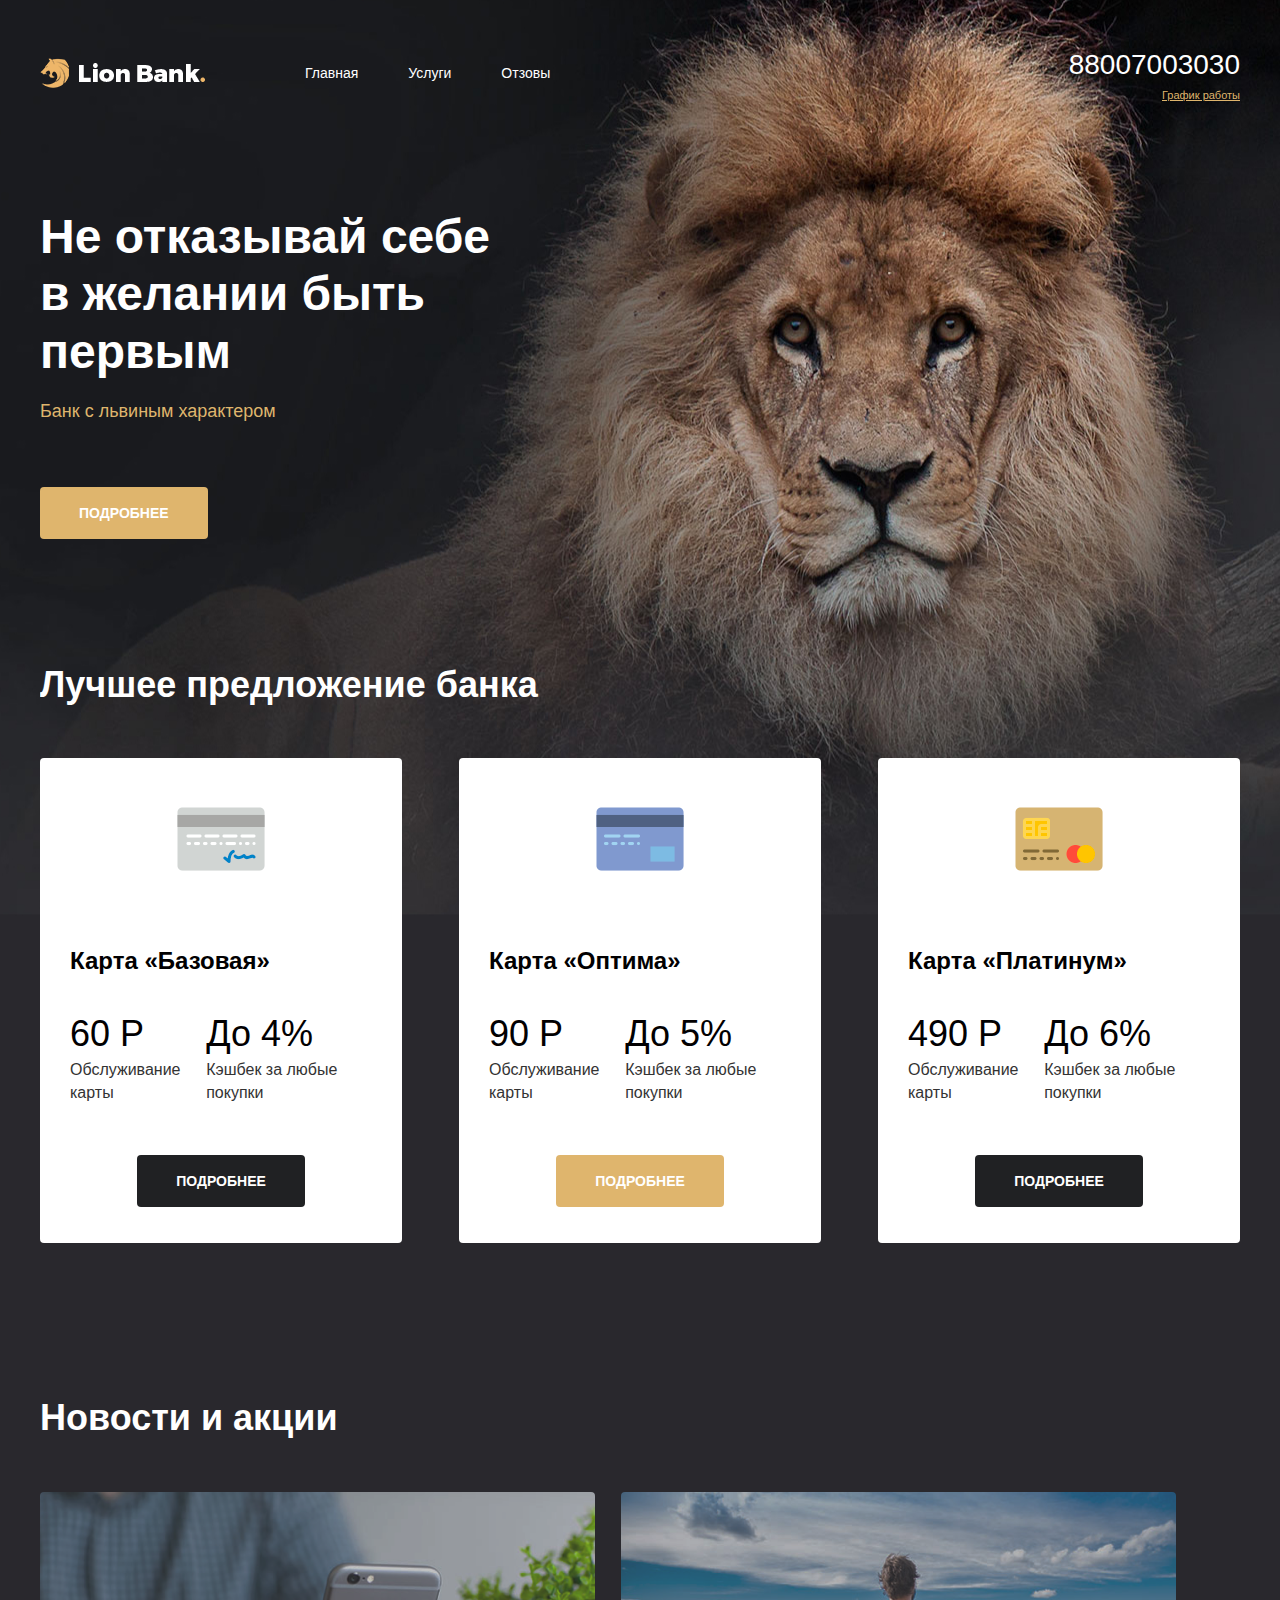
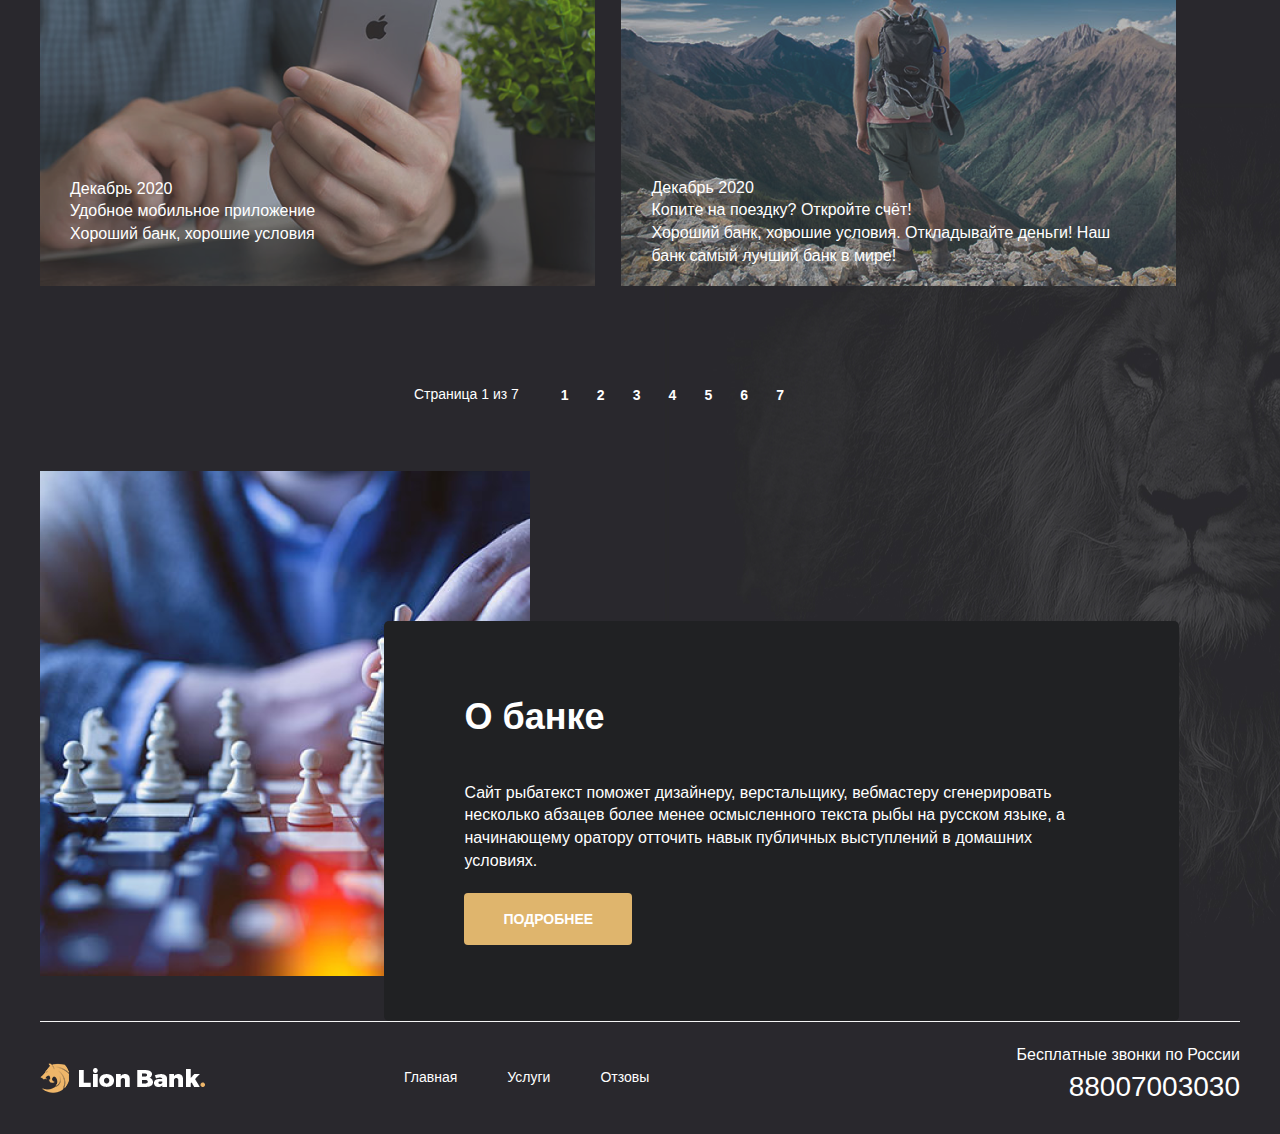
==== commit 81ff3946: "Add files via upload" ====
--- a/index.html
+++ b/index.html
@@ -195,11 +195,11 @@
               <nav class="menu">
                 <ul class="menu__list">
                     <li class="menu__item">
-                        <a href="./index.html" class="menu__list">Главная</a>
+                        <a href="./index.html" class="menu__link">Главная</a>
                     <li class="menu__item">
-                        <a href="./services.html" class="menu__list">Услуги</a>
+                        <a href="./services.html" class="menu__link">Услуги</a>
                     <li class="menu__item">
-                        <a href="./reviews.html" class="menu__list">Отзовы</a>
+                        <a href="./reviews.html" class="menu__link">Отзовы</a>
                     </li>
                 </ul>
             </nav>
--- a/main.css
+++ b/main.css
@@ -91,7 +91,7 @@
 }
 
 header{
-    padding-top: 45px;
+    padding-top:45px;
     margin-bottom: 106px;
     display: flex;
     justify-content: space-between;
@@ -148,30 +148,31 @@
     margin-right: 0px;
     text-decoration: underline;
     color: #dfb56d;
-    margin-left: 72px;;
 }
 
 .dropdown{
+    flex-direction: column;
     max-width: max-content;
     margin-left: auto;
     position: relative;
     cursor: pointer;
 }
 
-.dropdown__item{
+.dropdown__item {
+    position: absolute;
     border-radius: 5px;
     display: flex;
     justify-content: center;
     font-size: 13px;
-    line-height: 21px;
+    line-height: 17px;
     color: #1e1f20;
     background: #EDEDED;
     right: 0px;
     margin-top: 5%;
     padding: 10px;
     opacity: 0;
-    transition:opacity .5s ;
-   
+    transition: opacity .5s;
+    width: 150px;
 }
 
 .dropdown__item::before{
@@ -186,21 +187,17 @@
     border-bottom: 11px solid #EDEDED;
 }
 
-.dropdown{
-    display: flex;
-    flex-direction: column;
-}
-
 .text__time{
     font-size: 14px;
-    line-height: 15px;
-    font-weight: 10px;
+    line-height: 21px;
 
 }
 
 .text__breic{
     display: flex;
     justify-content: left;
+    font-size: 14px;
+    line-height: 21px;
 }
 
 .dropdown:hover .dropdown__item{
@@ -537,7 +534,7 @@
 }
 
 .inner-section.inner-section--bg--grey{
-    padding: 95px 217px;
+    padding: 95px 0;
     width: auto;
     background: #fff;
     color: #202123;
@@ -578,6 +575,7 @@
 
 
 .footer{
+    border-top:1px solid #F4F5F5;
     padding-top: 0px;
     height: 113px;
     position: relative;
@@ -610,7 +608,7 @@
     width: 257px;
 }
 
-.menu__list:hover{
+.menu__link:hover{
     color:#dfb56d
 }
 
@@ -671,6 +669,7 @@
 /*  services page */
 
 .top-line{
+    margin-bottom: 98px;
     min-height: 328px;
     display: flex;
     flex-direction: column;
@@ -1003,15 +1002,20 @@
 }
 
 .form__input{
+    border:2px solid transparent;
     flex: 1;
     margin-right: 30px;
     border-radius: 4px;
-    border:none;
     background: #fff;
     padding: 22px 30px;
     font-size: 18px;
     color: #202123;
 }
+
+input:focus{border-color: red;}
+input:hover{border-color: red;}
+
+
 .form__input:last-child{
     margin-right:0px;
 }
@@ -1024,8 +1028,7 @@
     height: 232px;
 }
 
-input:hover{border:2px solid red}
-input:focus{border:2px solid red}
+
 
 .controls__elem{
     cursor: pointer;
